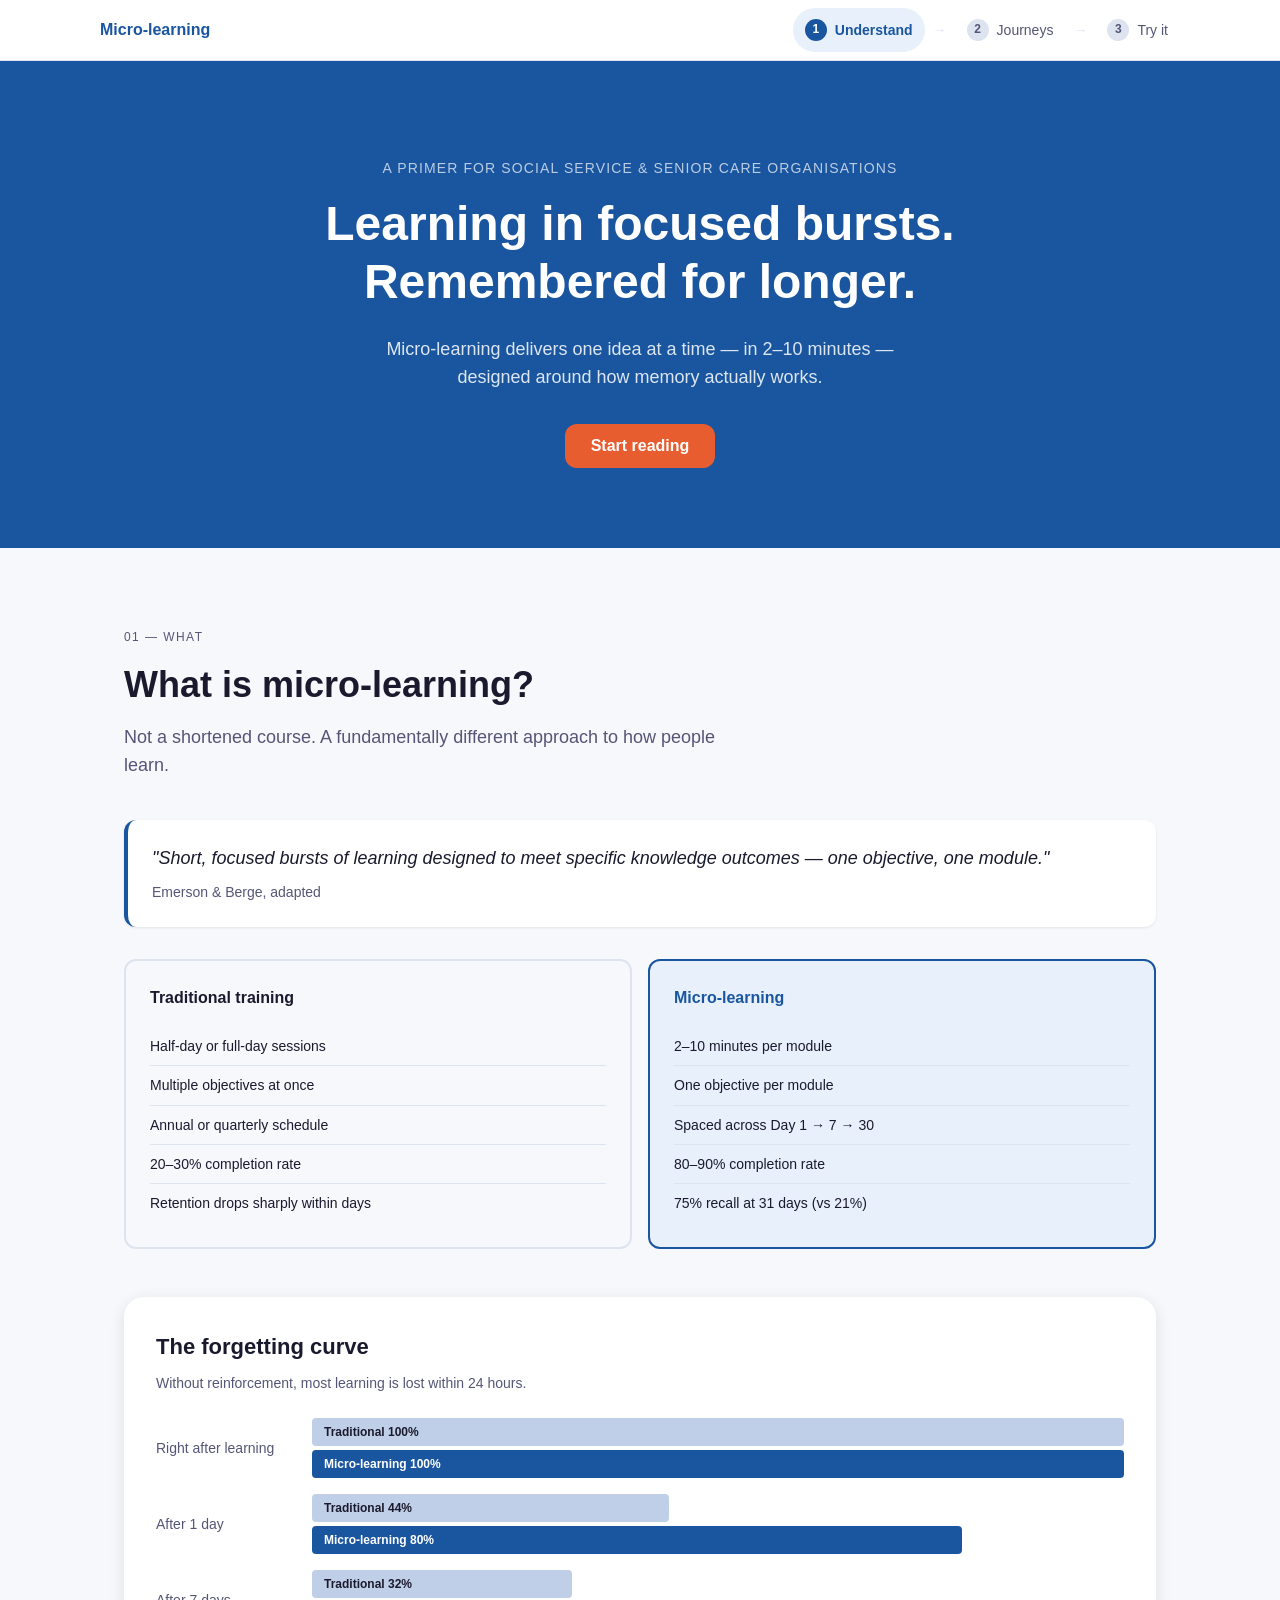
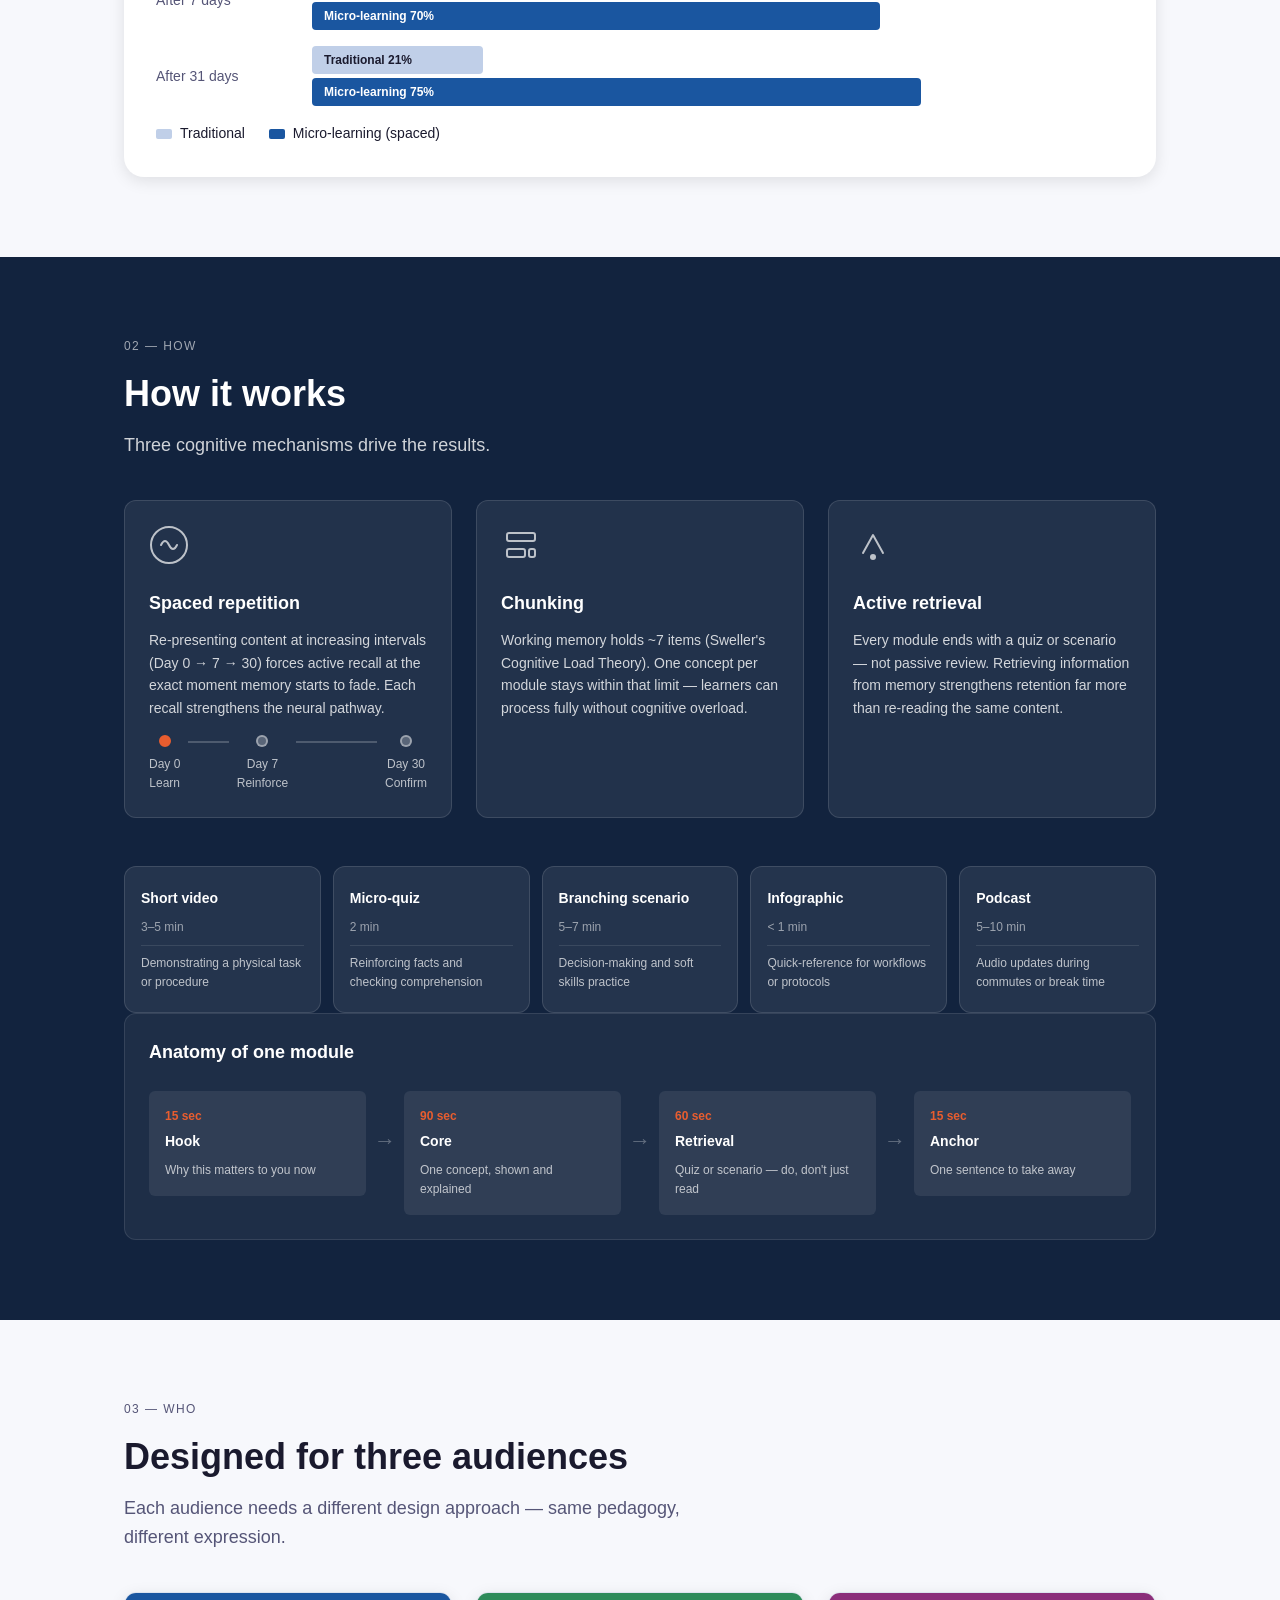
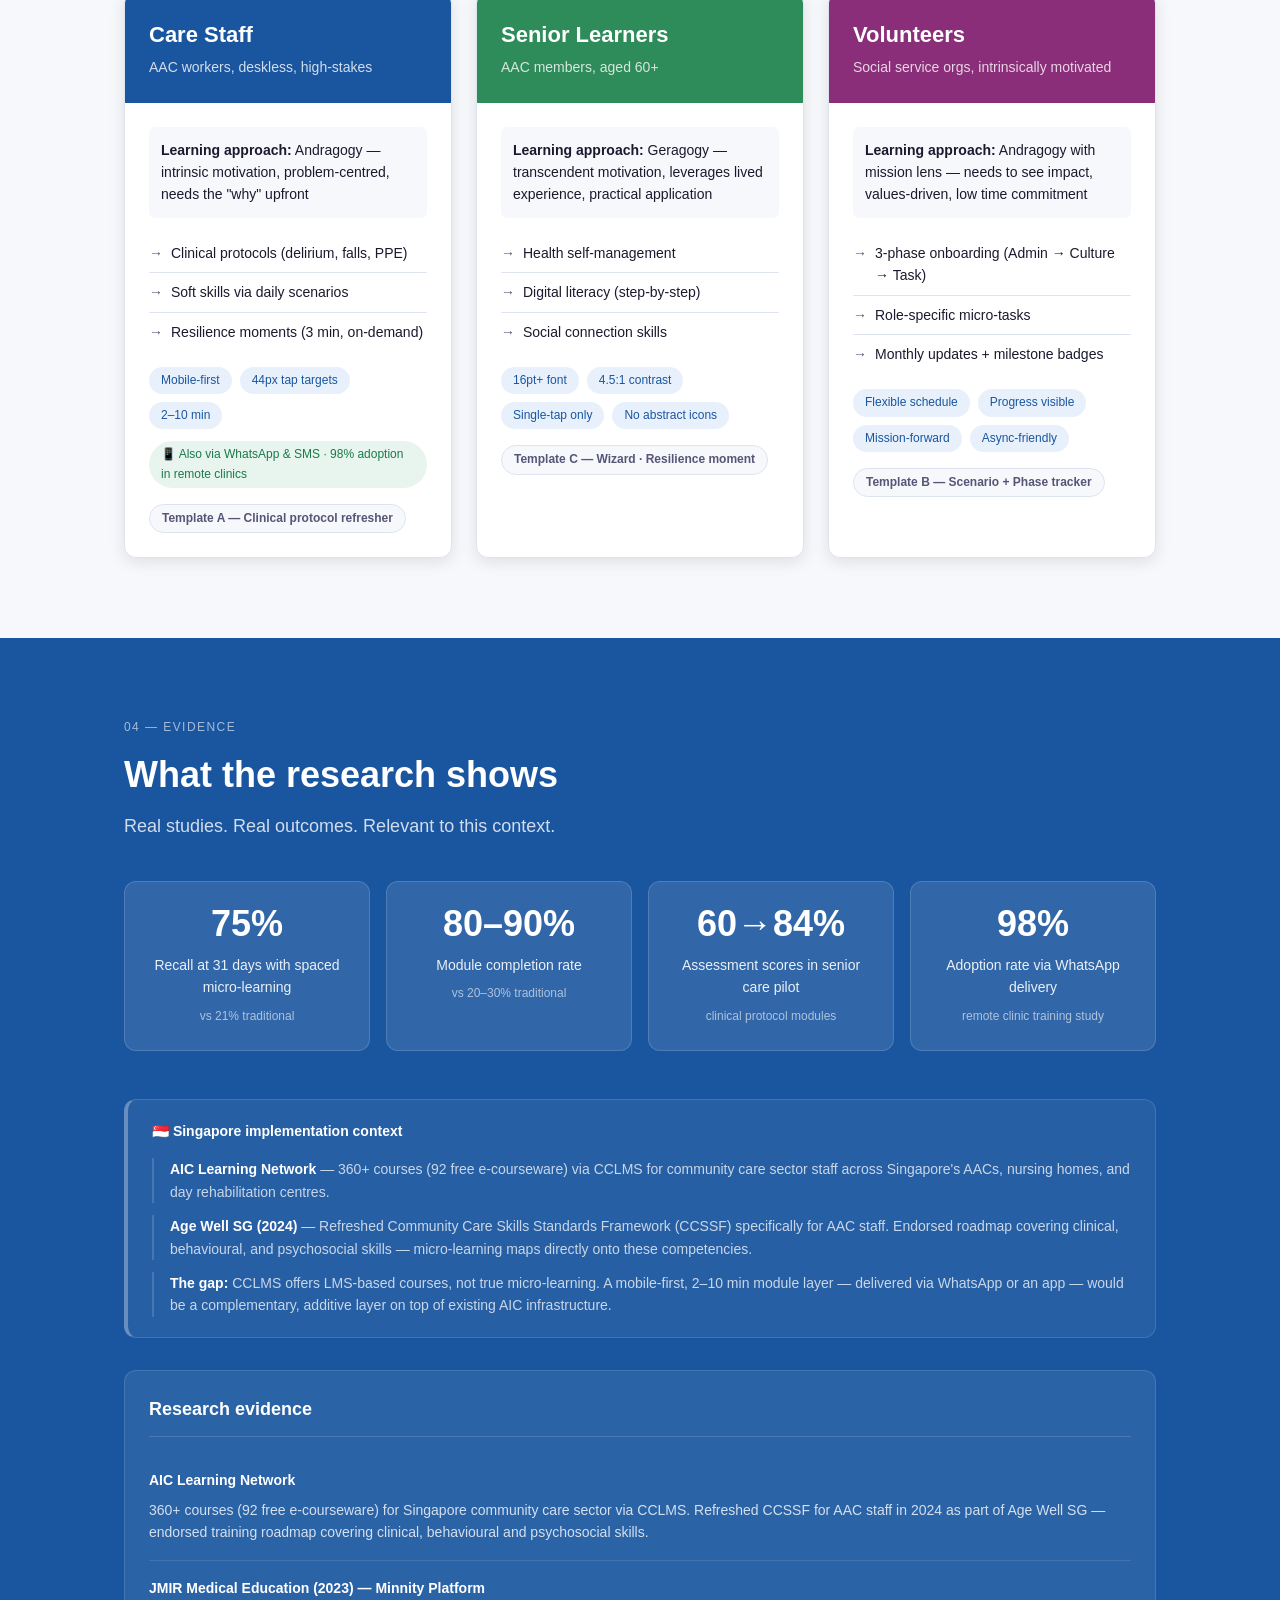
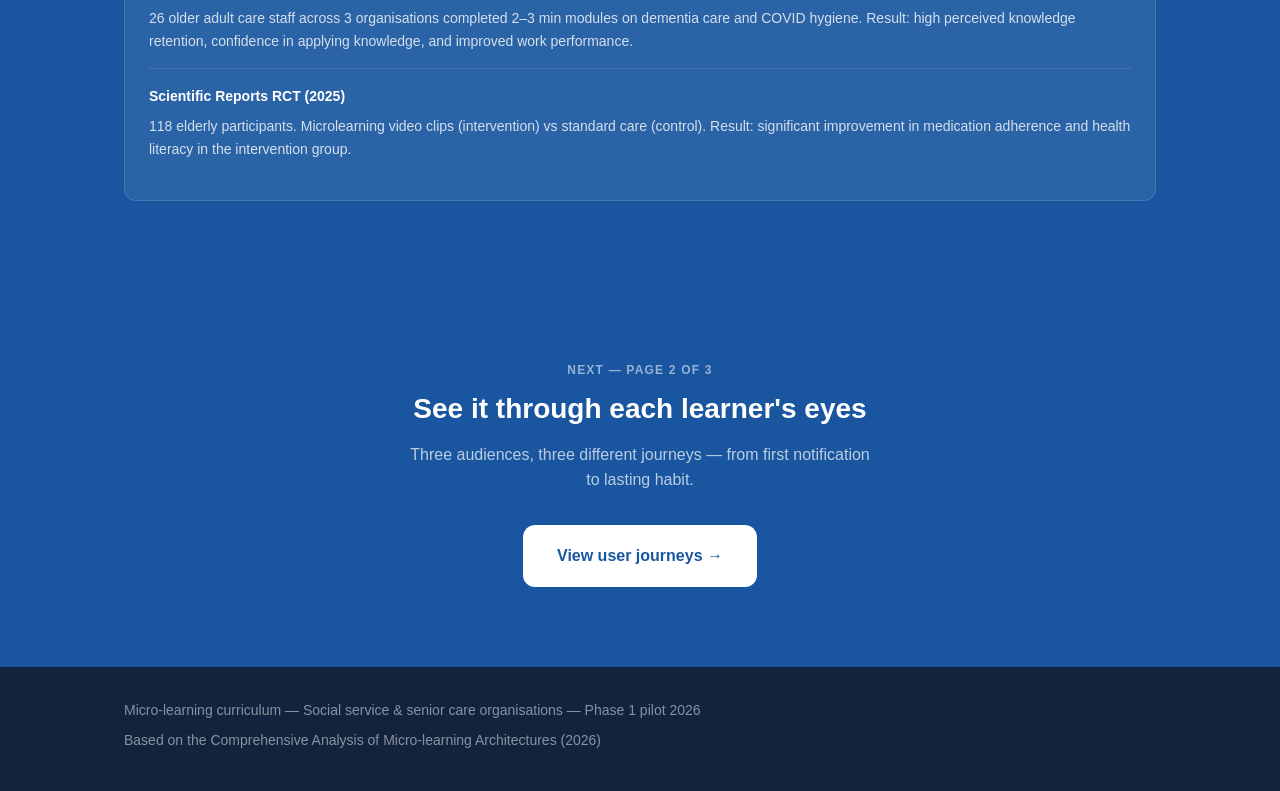
==== explainer/index.html @ e536a9a8 "Initial commit — micro-learning project Includes: - explainer/ — micro-learning concept explainer si" ====
<!DOCTYPE html>
<html lang="en">
<head>
  <meta charset="UTF-8" />
  <meta name="viewport" content="width=device-width, initial-scale=1.0" />
  <title>Micro-learning — Understand</title>
  <link rel="stylesheet" href="styles.css" />
</head>
<body>

  <!-- === 3-PAGE NAV === -->
  <nav class="page-nav" role="navigation" aria-label="Guide pages">
    <div class="page-nav__inner">
      <span class="page-nav__logo">Micro-learning</span>
      <ol class="page-nav__steps" role="list">
        <li class="page-nav__step page-nav__step--active" aria-current="page">
          <a href="index.html" class="page-nav__link">
            <span class="page-nav__num">1</span>
            <span class="page-nav__label">Understand</span>
          </a>
        </li>
        <li class="page-nav__sep" aria-hidden="true">→</li>
        <li class="page-nav__step">
          <a href="journeys.html" class="page-nav__link">
            <span class="page-nav__num">2</span>
            <span class="page-nav__label">Journeys</span>
          </a>
        </li>
        <li class="page-nav__sep" aria-hidden="true">→</li>
        <li class="page-nav__step">
          <a href="experience.html" class="page-nav__link">
            <span class="page-nav__num">3</span>
            <span class="page-nav__label">Try it</span>
          </a>
        </li>
      </ol>
    </div>
  </nav>

  <main>

    <!-- === HERO === -->
    <section id="hero" class="hero" aria-labelledby="hero-heading">
      <div class="container">
        <p class="hero__eyebrow">A primer for social service &amp; senior care organisations</p>
        <h1 class="hero__heading" id="hero-heading">Learning in focused bursts.<br>Remembered for longer.</h1>
        <p class="hero__sub">Micro-learning delivers one idea at a time — in 2–10 minutes — designed around how memory actually works.</p>
        <a href="#what" class="btn btn--primary">Start reading</a>
      </div>
    </section>

    <!-- === SECTION 1: WHAT === -->
    <section id="what" class="section section--light" aria-labelledby="what-heading">
      <div class="container">
        <span class="section__label">01 — What</span>
        <h2 class="section__heading" id="what-heading">What is micro-learning?</h2>
        <p class="section__lead">Not a shortened course. A fundamentally different approach to how people learn.</p>

        <div class="definition-card">
          <blockquote class="definition-card__quote">
            "Short, focused bursts of learning designed to meet specific knowledge outcomes — one objective, one module."
          </blockquote>
          <p class="definition-card__credit">Emerson &amp; Berge, adapted</p>
        </div>

        <div class="compare-grid">
          <div class="compare-grid__item compare-grid__item--old">
            <h3 class="compare-grid__title">Traditional training</h3>
            <ul class="compare-grid__list" role="list">
              <li>Half-day or full-day sessions</li>
              <li>Multiple objectives at once</li>
              <li>Annual or quarterly schedule</li>
              <li>20–30% completion rate</li>
              <li>Retention drops sharply within days</li>
            </ul>
          </div>
          <div class="compare-grid__item compare-grid__item--new">
            <h3 class="compare-grid__title">Micro-learning</h3>
            <ul class="compare-grid__list" role="list">
              <li>2–10 minutes per module</li>
              <li>One objective per module</li>
              <li>Spaced across Day 1 → 7 → 30</li>
              <li>80–90% completion rate</li>
              <li>75% recall at 31 days (vs 21%)</li>
            </ul>
          </div>
        </div>

        <!-- Forgetting curve visual -->
        <div class="curve-visual" aria-label="Ebbinghaus forgetting curve illustration">
          <div class="curve-visual__header">
            <h3 class="curve-visual__title">The forgetting curve</h3>
            <p class="curve-visual__sub">Without reinforcement, most learning is lost within 24 hours.</p>
          </div>
          <div class="curve-visual__chart" role="img" aria-label="Chart showing memory retention declining from 100% at learning to 21% after 31 days without reinforcement, versus 75% with spaced micro-learning">
            <div class="curve-bar-group">
              <div class="curve-bar-group__label">Right after learning</div>
              <div class="curve-bar-group__bars">
                <div class="curve-bar curve-bar--traditional" style="--bar-width: 100%"><span class="curve-bar__label">Traditional 100%</span></div>
                <div class="curve-bar curve-bar--micro" style="--bar-width: 100%"><span class="curve-bar__label">Micro-learning 100%</span></div>
              </div>
            </div>
            <div class="curve-bar-group">
              <div class="curve-bar-group__label">After 1 day</div>
              <div class="curve-bar-group__bars">
                <div class="curve-bar curve-bar--traditional" style="--bar-width: 44%"><span class="curve-bar__label">Traditional 44%</span></div>
                <div class="curve-bar curve-bar--micro" style="--bar-width: 80%"><span class="curve-bar__label">Micro-learning 80%</span></div>
              </div>
            </div>
            <div class="curve-bar-group">
              <div class="curve-bar-group__label">After 7 days</div>
              <div class="curve-bar-group__bars">
                <div class="curve-bar curve-bar--traditional" style="--bar-width: 32%"><span class="curve-bar__label">Traditional 32%</span></div>
                <div class="curve-bar curve-bar--micro" style="--bar-width: 70%"><span class="curve-bar__label">Micro-learning 70%</span></div>
              </div>
            </div>
            <div class="curve-bar-group">
              <div class="curve-bar-group__label">After 31 days</div>
              <div class="curve-bar-group__bars">
                <div class="curve-bar curve-bar--traditional" style="--bar-width: 21%"><span class="curve-bar__label">Traditional 21%</span></div>
                <div class="curve-bar curve-bar--micro" style="--bar-width: 75%"><span class="curve-bar__label">Micro-learning 75%</span></div>
              </div>
            </div>
            <div class="curve-legend">
              <span class="curve-legend__item curve-legend__item--traditional">Traditional</span>
              <span class="curve-legend__item curve-legend__item--micro">Micro-learning (spaced)</span>
            </div>
          </div>
        </div>
      </div>
    </section>

    <!-- === SECTION 2: HOW === -->
    <section id="how" class="section section--dark" aria-labelledby="how-heading">
      <div class="container">
        <span class="section__label section__label--light">02 — How</span>
        <h2 class="section__heading section__heading--light" id="how-heading">How it works</h2>
        <p class="section__lead section__lead--light">Three cognitive mechanisms drive the results.</p>

        <div class="mechanism-grid">

          <div class="mechanism-card">
            <div class="mechanism-card__icon" aria-hidden="true">
              <svg width="40" height="40" viewBox="0 0 40 40" fill="none" xmlns="http://www.w3.org/2000/svg">
                <circle cx="20" cy="20" r="18" stroke="currentColor" stroke-width="2"/>
                <path d="M12 20 Q16 12 20 20 Q24 28 28 20" stroke="currentColor" stroke-width="2" fill="none" stroke-linecap="round"/>
              </svg>
            </div>
            <h3 class="mechanism-card__title">Spaced repetition</h3>
            <p class="mechanism-card__body">Re-presenting content at increasing intervals (Day 0 → 7 → 30) forces active recall at the exact moment memory starts to fade. Each recall strengthens the neural pathway.</p>
            <div class="spacing-diagram" aria-label="Spacing timeline">
              <div class="spacing-diagram__step">
                <div class="spacing-diagram__dot spacing-diagram__dot--active"></div>
                <span>Day 0<br>Learn</span>
              </div>
              <div class="spacing-diagram__line"></div>
              <div class="spacing-diagram__step">
                <div class="spacing-diagram__dot"></div>
                <span>Day 7<br>Reinforce</span>
              </div>
              <div class="spacing-diagram__line spacing-diagram__line--long"></div>
              <div class="spacing-diagram__step">
                <div class="spacing-diagram__dot"></div>
                <span>Day 30<br>Confirm</span>
              </div>
            </div>
          </div>

          <div class="mechanism-card">
            <div class="mechanism-card__icon" aria-hidden="true">
              <svg width="40" height="40" viewBox="0 0 40 40" fill="none" xmlns="http://www.w3.org/2000/svg">
                <rect x="6" y="8" width="28" height="8" rx="2" stroke="currentColor" stroke-width="2"/>
                <rect x="6" y="24" width="18" height="8" rx="2" stroke="currentColor" stroke-width="2"/>
                <rect x="28" y="24" width="6" height="8" rx="2" stroke="currentColor" stroke-width="2"/>
              </svg>
            </div>
            <h3 class="mechanism-card__title">Chunking</h3>
            <p class="mechanism-card__body">Working memory holds ~7 items (Sweller's Cognitive Load Theory). One concept per module stays within that limit — learners can process fully without cognitive overload.</p>
          </div>

          <div class="mechanism-card">
            <div class="mechanism-card__icon" aria-hidden="true">
              <svg width="40" height="40" viewBox="0 0 40 40" fill="none" xmlns="http://www.w3.org/2000/svg">
                <path d="M10 28 L20 10 L30 28" stroke="currentColor" stroke-width="2" stroke-linecap="round" stroke-linejoin="round"/>
                <circle cx="20" cy="32" r="3" fill="currentColor"/>
              </svg>
            </div>
            <h3 class="mechanism-card__title">Active retrieval</h3>
            <p class="mechanism-card__body">Every module ends with a quiz or scenario — not passive review. Retrieving information from memory strengthens retention far more than re-reading the same content.</p>
          </div>

        </div>

        <!-- Format selection grid -->
        <div class="format-grid" aria-label="Module format types">
          <div class="format-card">
            <div class="format-card__title">Short video</div>
            <div class="format-card__duration">3–5 min</div>
            <div class="format-card__use">Demonstrating a physical task or procedure</div>
          </div>
          <div class="format-card">
            <div class="format-card__title">Micro-quiz</div>
            <div class="format-card__duration">2 min</div>
            <div class="format-card__use">Reinforcing facts and checking comprehension</div>
          </div>
          <div class="format-card">
            <div class="format-card__title">Branching scenario</div>
            <div class="format-card__duration">5–7 min</div>
            <div class="format-card__use">Decision-making and soft skills practice</div>
          </div>
          <div class="format-card">
            <div class="format-card__title">Infographic</div>
            <div class="format-card__duration">&lt; 1 min</div>
            <div class="format-card__use">Quick-reference for workflows or protocols</div>
          </div>
          <div class="format-card">
            <div class="format-card__title">Podcast</div>
            <div class="format-card__duration">5–10 min</div>
            <div class="format-card__use">Audio updates during commutes or break time</div>
          </div>
        </div>

        <!-- Module anatomy -->
        <div class="anatomy">
          <h3 class="anatomy__title">Anatomy of one module</h3>
          <div class="anatomy__steps">
            <div class="anatomy__step">
              <div class="anatomy__step-time">15 sec</div>
              <div class="anatomy__step-label">Hook</div>
              <div class="anatomy__step-desc">Why this matters to you now</div>
            </div>
            <div class="anatomy__arrow" aria-hidden="true">→</div>
            <div class="anatomy__step">
              <div class="anatomy__step-time">90 sec</div>
              <div class="anatomy__step-label">Core</div>
              <div class="anatomy__step-desc">One concept, shown and explained</div>
            </div>
            <div class="anatomy__arrow" aria-hidden="true">→</div>
            <div class="anatomy__step">
              <div class="anatomy__step-time">60 sec</div>
              <div class="anatomy__step-label">Retrieval</div>
              <div class="anatomy__step-desc">Quiz or scenario — do, don't just read</div>
            </div>
            <div class="anatomy__arrow" aria-hidden="true">→</div>
            <div class="anatomy__step">
              <div class="anatomy__step-time">15 sec</div>
              <div class="anatomy__step-label">Anchor</div>
              <div class="anatomy__step-desc">One sentence to take away</div>
            </div>
          </div>
        </div>

      </div>
    </section>

    <!-- === SECTION 3: WHO === -->
    <section id="who" class="section section--light" aria-labelledby="who-heading">
      <div class="container">
        <span class="section__label">03 — Who</span>
        <h2 class="section__heading" id="who-heading">Designed for three audiences</h2>
        <p class="section__lead">Each audience needs a different design approach — same pedagogy, different expression.</p>

        <div class="audience-grid">

          <!-- Care staff -->
          <div class="audience-card">
            <div class="audience-card__header audience-card__header--staff">
              <h3 class="audience-card__title">Care Staff</h3>
              <p class="audience-card__role">AAC workers, deskless, high-stakes</p>
            </div>
            <div class="audience-card__body">
              <p class="audience-card__insight"><strong>Learning approach:</strong> Andragogy — intrinsic motivation, problem-centred, needs the "why" upfront</p>
              <ul class="audience-card__list" role="list">
                <li>Clinical protocols (delirium, falls, PPE)</li>
                <li>Soft skills via daily scenarios</li>
                <li>Resilience moments (3 min, on-demand)</li>
              </ul>
              <div class="audience-card__constraints">
                <span class="tag">Mobile-first</span>
                <span class="tag">44px tap targets</span>
                <span class="tag">2–10 min</span>
              </div>
              <div class="whatsapp-chip" aria-label="WhatsApp delivery available">📱 Also via WhatsApp &amp; SMS · 98% adoption in remote clinics</div>
              <div class="template-tag">Template A — Clinical protocol refresher</div>
            </div>
          </div>

          <!-- Seniors -->
          <div class="audience-card">
            <div class="audience-card__header audience-card__header--seniors">
              <h3 class="audience-card__title">Senior Learners</h3>
              <p class="audience-card__role">AAC members, aged 60+</p>
            </div>
            <div class="audience-card__body">
              <p class="audience-card__insight"><strong>Learning approach:</strong> Geragogy — transcendent motivation, leverages lived experience, practical application</p>
              <ul class="audience-card__list" role="list">
                <li>Health self-management</li>
                <li>Digital literacy (step-by-step)</li>
                <li>Social connection skills</li>
              </ul>
              <div class="audience-card__constraints">
                <span class="tag">16pt+ font</span>
                <span class="tag">4.5:1 contrast</span>
                <span class="tag">Single-tap only</span>
                <span class="tag">No abstract icons</span>
              </div>
              <div class="template-tag">Template C — Wizard · Resilience moment</div>
            </div>
          </div>

          <!-- Volunteers -->
          <div class="audience-card">
            <div class="audience-card__header audience-card__header--volunteers">
              <h3 class="audience-card__title">Volunteers</h3>
              <p class="audience-card__role">Social service orgs, intrinsically motivated</p>
            </div>
            <div class="audience-card__body">
              <p class="audience-card__insight"><strong>Learning approach:</strong> Andragogy with mission lens — needs to see impact, values-driven, low time commitment</p>
              <ul class="audience-card__list" role="list">
                <li>3-phase onboarding (Admin → Culture → Task)</li>
                <li>Role-specific micro-tasks</li>
                <li>Monthly updates + milestone badges</li>
              </ul>
              <div class="audience-card__constraints">
                <span class="tag">Flexible schedule</span>
                <span class="tag">Progress visible</span>
                <span class="tag">Mission-forward</span>
                <span class="tag">Async-friendly</span>
              </div>
              <div class="template-tag">Template B — Scenario + Phase tracker</div>
            </div>
          </div>

        </div>
      </div>
    </section>

    <!-- === SECTION 4: EVIDENCE === -->
    <section id="evidence" class="section section--accent" aria-labelledby="evidence-heading">
      <div class="container">
        <span class="section__label section__label--light">04 — Evidence</span>
        <h2 class="section__heading section__heading--light" id="evidence-heading">What the research shows</h2>
        <p class="section__lead section__lead--light">Real studies. Real outcomes. Relevant to this context.</p>

        <div class="stat-grid">
          <div class="stat-card">
            <div class="stat-card__number">75%</div>
            <div class="stat-card__label">Recall at 31 days with spaced micro-learning</div>
            <div class="stat-card__vs">vs 21% traditional</div>
          </div>
          <div class="stat-card">
            <div class="stat-card__number">80–90%</div>
            <div class="stat-card__label">Module completion rate</div>
            <div class="stat-card__vs">vs 20–30% traditional</div>
          </div>
          <div class="stat-card">
            <div class="stat-card__number">60→84%</div>
            <div class="stat-card__label">Assessment scores in senior care pilot</div>
            <div class="stat-card__vs">clinical protocol modules</div>
          </div>
          <div class="stat-card">
            <div class="stat-card__number">98%</div>
            <div class="stat-card__label">Adoption rate via WhatsApp delivery</div>
            <div class="stat-card__vs">remote clinic training study</div>
          </div>
        </div>

        <!-- Singapore context callout -->
        <div class="singapore-callout" aria-label="Singapore context">
          <p class="singapore-callout__title">🇸🇬 Singapore implementation context</p>
          <div class="singapore-callout__items">
            <div class="singapore-callout__item">
              <strong>AIC Learning Network</strong> — 360+ courses (92 free e-courseware) via CCLMS for community care sector staff across Singapore's AACs, nursing homes, and day rehabilitation centres.
            </div>
            <div class="singapore-callout__item">
              <strong>Age Well SG (2024)</strong> — Refreshed Community Care Skills Standards Framework (CCSSF) specifically for AAC staff. Endorsed roadmap covering clinical, behavioural, and psychosocial skills — micro-learning maps directly onto these competencies.
            </div>
            <div class="singapore-callout__item">
              <strong>The gap:</strong> CCLMS offers LMS-based courses, not true micro-learning. A mobile-first, 2–10 min module layer — delivered via WhatsApp or an app — would be a complementary, additive layer on top of existing AIC infrastructure.
            </div>
          </div>
        </div>

        <div class="case-study-list">
          <h3 class="case-study-list__title">Research evidence</h3>
          <div class="case-study">
            <div class="case-study__org">AIC Learning Network</div>
            <div class="case-study__detail">360+ courses (92 free e-courseware) for Singapore community care sector via CCLMS. Refreshed CCSSF for AAC staff in 2024 as part of Age Well SG — endorsed training roadmap covering clinical, behavioural and psychosocial skills.</div>
          </div>
          <div class="case-study">
            <div class="case-study__org">JMIR Medical Education (2023) — Minnity Platform</div>
            <div class="case-study__detail">26 older adult care staff across 3 organisations completed 2–3 min modules on dementia care and COVID hygiene. Result: high perceived knowledge retention, confidence in applying knowledge, and improved work performance.</div>
          </div>
          <div class="case-study">
            <div class="case-study__org">Scientific Reports RCT (2025)</div>
            <div class="case-study__detail">118 elderly participants. Microlearning video clips (intervention) vs standard care (control). Result: significant improvement in medication adherence and health literacy in the intervention group.</div>
          </div>
        </div>

      </div>
    </section>

    <!-- === PAGE CTA → journeys.html === -->
    <section class="page-cta" aria-label="Next: user journeys">
      <div class="container">
        <p class="page-cta__label">Next — Page 2 of 3</p>
        <h2 class="page-cta__heading">See it through each learner's eyes</h2>
        <p class="page-cta__sub">Three audiences, three different journeys — from first notification to lasting habit.</p>
        <a href="journeys.html" class="btn btn--white btn--large">View user journeys →</a>
      </div>
    </section>

  </main>

  <!-- === FOOTER === -->
  <footer class="footer" role="contentinfo">
    <div class="container">
      <p class="footer__text">Micro-learning curriculum — Social service &amp; senior care organisations — Phase 1 pilot 2026</p>
      <p class="footer__text">Based on the Comprehensive Analysis of Micro-learning Architectures (2026)</p>
    </div>
  </footer>

  <script src="main.js"></script>
</body>
</html>
---- explainer/styles.css ----
/* ============================================================
   MICRO-LEARNING EXPLAINER — styles.css
   Design tokens at the top. Edit :root to restyle everything.
   ============================================================ */

/* === DESIGN TOKENS === */
:root {
  /* Colours */
  --color-primary: #1a56a0;
  --color-primary-dark: #103c75;
  --color-primary-light: #e8f0fb;
  --color-accent: #e85d2f;
  --color-accent-light: #fdf0eb;
  --color-dark-bg: #12233e;
  --color-dark-text: #ffffff;
  --color-light-bg: #f7f8fc;
  --color-white: #ffffff;
  --color-text: #1a1a2e;
  --color-text-muted: #555577;
  --color-border: #dde3ef;

  /* Audience colours */
  --color-staff: #1a56a0;
  --color-seniors: #2e8b5a;
  --color-volunteers: #8b2e7a;

  /* Retention chart colours */
  --color-traditional: #c0cfe8;
  --color-micro: #1a56a0;

  /* Typography */
  --font-family: -apple-system, BlinkMacSystemFont, 'Segoe UI', Roboto, sans-serif;
  --font-size-xs: 0.75rem;    /* 12px */
  --font-size-sm: 0.875rem;   /* 14px */
  --font-size-base: 1rem;     /* 16px */
  --font-size-md: 1.125rem;   /* 18px */
  --font-size-lg: 1.375rem;   /* 22px */
  --font-size-xl: 1.75rem;    /* 28px */
  --font-size-2xl: 2.25rem;   /* 36px */
  --font-size-3xl: 3rem;      /* 48px */
  --font-weight-normal: 400;
  --font-weight-medium: 500;
  --font-weight-bold: 700;
  --line-height-tight: 1.2;
  --line-height-base: 1.6;

  /* Spacing */
  --space-1: 0.25rem;
  --space-2: 0.5rem;
  --space-3: 0.75rem;
  --space-4: 1rem;
  --space-5: 1.25rem;
  --space-6: 1.5rem;
  --space-8: 2rem;
  --space-10: 2.5rem;
  --space-12: 3rem;
  --space-16: 4rem;
  --space-20: 5rem;
  --space-24: 6rem;

  /* Radii */
  --radius-sm: 6px;
  --radius-md: 12px;
  --radius-lg: 20px;
  --radius-pill: 9999px;

  /* Shadows */
  --shadow-sm: 0 1px 3px rgba(0,0,0,0.08);
  --shadow-md: 0 4px 16px rgba(0,0,0,0.10);
  --shadow-lg: 0 8px 32px rgba(0,0,0,0.14);

  /* Touch targets (mobile) */
  --tap-min: 44px;

  /* Transitions */
  --transition-fast: 120ms ease;
  --transition-base: 220ms ease;
}

/* === RESET === */
*, *::before, *::after { box-sizing: border-box; margin: 0; padding: 0; }
html { scroll-behavior: smooth; }
body {
  font-family: var(--font-family);
  font-size: var(--font-size-base);
  line-height: var(--line-height-base);
  color: var(--color-text);
  background: var(--color-white);
}
img { max-width: 100%; display: block; }
a { color: inherit; }
ul { list-style: none; }

/* === LAYOUT === */
.container {
  max-width: 1080px;
  margin-inline: auto;
  padding-inline: var(--space-6);
}
.container--narrow {
  max-width: 680px;
}

/* === NAV === */
.nav {
  position: sticky;
  top: 0;
  z-index: 100;
  background: var(--color-white);
  border-bottom: 1px solid var(--color-border);
  box-shadow: var(--shadow-sm);
}
.nav__inner {
  max-width: 1080px;
  margin-inline: auto;
  padding-inline: var(--space-6);
  height: 56px;
  display: flex;
  align-items: center;
  justify-content: space-between;
  gap: var(--space-4);
}
.nav__logo {
  font-weight: var(--font-weight-bold);
  color: var(--color-primary);
  font-size: var(--font-size-md);
  white-space: nowrap;
}
.nav__links {
  display: flex;
  gap: var(--space-2);
  flex-wrap: wrap;
}
.nav__link {
  text-decoration: none;
  font-size: var(--font-size-sm);
  font-weight: var(--font-weight-medium);
  color: var(--color-text-muted);
  padding: var(--space-2) var(--space-3);
  border-radius: var(--radius-sm);
  min-height: var(--tap-min);
  display: flex;
  align-items: center;
  transition: color var(--transition-fast), background var(--transition-fast);
}
.nav__link:hover {
  color: var(--color-primary);
  background: var(--color-primary-light);
}

/* === HERO === */
.hero {
  background: var(--color-primary);
  color: var(--color-dark-text);
  padding-block: var(--space-24) var(--space-20);
  text-align: center;
}
.hero__eyebrow {
  font-size: var(--font-size-sm);
  letter-spacing: 0.08em;
  text-transform: uppercase;
  color: rgba(255,255,255,0.7);
  margin-bottom: var(--space-4);
}
.hero__heading {
  font-size: clamp(var(--font-size-xl), 5vw, var(--font-size-3xl));
  font-weight: var(--font-weight-bold);
  line-height: var(--line-height-tight);
  margin-bottom: var(--space-6);
}
.hero__sub {
  font-size: var(--font-size-md);
  color: rgba(255,255,255,0.85);
  max-width: 560px;
  margin-inline: auto;
  margin-bottom: var(--space-8);
  line-height: var(--line-height-base);
}

/* === BUTTONS === */
.btn {
  display: inline-flex;
  align-items: center;
  justify-content: center;
  min-height: var(--tap-min);
  padding-inline: var(--space-6);
  border-radius: var(--radius-md);
  font-size: var(--font-size-base);
  font-weight: var(--font-weight-bold);
  text-decoration: none;
  cursor: pointer;
  border: 2px solid transparent;
  transition: background var(--transition-base), transform var(--transition-fast), opacity var(--transition-fast);
}
.btn:active { transform: scale(0.97); }
.btn--primary {
  background: var(--color-accent);
  color: var(--color-white);
}
.btn--primary:hover { background: #c94a20; }
.btn--secondary {
  background: transparent;
  color: var(--color-primary);
  border-color: var(--color-primary);
}
.btn--secondary:hover { background: var(--color-primary-light); }
.btn--full { width: 100%; }
.btn--white {
  background: var(--color-white);
  color: var(--color-primary);
}
.btn--white:hover { background: var(--color-primary-light); }

/* === SECTIONS === */
.section {
  padding-block: var(--space-20);
}
.section--light { background: var(--color-light-bg); }
.section--dark {
  background: var(--color-dark-bg);
  color: var(--color-dark-text);
}
.section--accent {
  background: var(--color-primary);
  color: var(--color-dark-text);
}
.section__label {
  display: block;
  font-size: var(--font-size-xs);
  letter-spacing: 0.12em;
  text-transform: uppercase;
  color: var(--color-text-muted);
  margin-bottom: var(--space-4);
  font-weight: var(--font-weight-medium);
}
.section__label--light { color: rgba(255,255,255,0.6); }
.section__heading {
  font-size: clamp(var(--font-size-xl), 4vw, var(--font-size-2xl));
  font-weight: var(--font-weight-bold);
  line-height: var(--line-height-tight);
  margin-bottom: var(--space-4);
}
.section__heading--light { color: var(--color-dark-text); }
.section__lead {
  font-size: var(--font-size-md);
  color: var(--color-text-muted);
  max-width: 600px;
  margin-bottom: var(--space-10);
}
.section__lead--light { color: rgba(255,255,255,0.8); }

/* === WHAT: Compare grid === */
.compare-grid {
  display: grid;
  grid-template-columns: 1fr 1fr;
  gap: var(--space-4);
  margin-bottom: var(--space-12);
}
.compare-grid__item {
  padding: var(--space-6);
  border-radius: var(--radius-md);
  border: 2px solid var(--color-border);
}
.compare-grid__item--new {
  border-color: var(--color-primary);
  background: var(--color-primary-light);
}
.compare-grid__title {
  font-size: var(--font-size-base);
  font-weight: var(--font-weight-bold);
  margin-bottom: var(--space-4);
}
.compare-grid__item--new .compare-grid__title { color: var(--color-primary); }
.compare-grid__list li {
  padding-block: var(--space-2);
  border-bottom: 1px solid var(--color-border);
  font-size: var(--font-size-sm);
}
.compare-grid__list li:last-child { border-bottom: none; }

/* === WHAT: Definition card === */
.definition-card {
  background: var(--color-white);
  border-left: 4px solid var(--color-primary);
  padding: var(--space-6);
  border-radius: var(--radius-md);
  margin-bottom: var(--space-8);
  box-shadow: var(--shadow-sm);
}
.definition-card__quote {
  font-size: var(--font-size-md);
  font-style: italic;
  color: var(--color-text);
  margin-bottom: var(--space-2);
  border: none;
}
.definition-card__credit {
  font-size: var(--font-size-sm);
  color: var(--color-text-muted);
}

/* === WHAT: Forgetting curve chart === */
.curve-visual {
  background: var(--color-white);
  border-radius: var(--radius-lg);
  padding: var(--space-8);
  box-shadow: var(--shadow-md);
}
.curve-visual__header { margin-bottom: var(--space-6); }
.curve-visual__title {
  font-size: var(--font-size-lg);
  font-weight: var(--font-weight-bold);
  margin-bottom: var(--space-2);
}
.curve-visual__sub {
  color: var(--color-text-muted);
  font-size: var(--font-size-sm);
}
.curve-bar-group {
  display: flex;
  align-items: center;
  gap: var(--space-4);
  margin-bottom: var(--space-4);
}
.curve-bar-group__label {
  min-width: 140px;
  font-size: var(--font-size-sm);
  font-weight: var(--font-weight-medium);
  color: var(--color-text-muted);
}
.curve-bar-group__bars {
  flex: 1;
  display: flex;
  flex-direction: column;
  gap: var(--space-1);
}
.curve-bar {
  height: 28px;
  border-radius: 4px;
  display: flex;
  align-items: center;
  padding-inline: var(--space-3);
  width: var(--bar-width);
  min-width: 40px;
  transition: width 0.6s ease;
}
.curve-bar--traditional { background: var(--color-traditional); }
.curve-bar--micro { background: var(--color-micro); }
.curve-bar__label {
  font-size: var(--font-size-xs);
  font-weight: var(--font-weight-bold);
  color: var(--color-white);
  white-space: nowrap;
}
.curve-bar--traditional .curve-bar__label { color: var(--color-text); }
.curve-legend {
  display: flex;
  gap: var(--space-6);
  margin-top: var(--space-4);
}
.curve-legend__item {
  font-size: var(--font-size-sm);
  display: flex;
  align-items: center;
  gap: var(--space-2);
}
.curve-legend__item::before {
  content: '';
  width: 16px;
  height: 10px;
  border-radius: 2px;
  display: inline-block;
}
.curve-legend__item--traditional::before { background: var(--color-traditional); }
.curve-legend__item--micro::before { background: var(--color-micro); }

/* === HOW: Mechanism cards === */
.mechanism-grid {
  display: grid;
  grid-template-columns: repeat(auto-fit, minmax(260px, 1fr));
  gap: var(--space-6);
  margin-bottom: var(--space-12);
}
.mechanism-card {
  background: rgba(255,255,255,0.07);
  border: 1px solid rgba(255,255,255,0.12);
  border-radius: var(--radius-md);
  padding: var(--space-6);
}
.mechanism-card__icon {
  color: rgba(255,255,255,0.7);
  margin-bottom: var(--space-4);
}
.mechanism-card__title {
  font-size: var(--font-size-md);
  font-weight: var(--font-weight-bold);
  margin-bottom: var(--space-3);
}
.mechanism-card__body {
  font-size: var(--font-size-sm);
  color: rgba(255,255,255,0.8);
  line-height: var(--line-height-base);
}

/* === HOW: Spacing diagram === */
.spacing-diagram {
  display: flex;
  align-items: center;
  gap: var(--space-2);
  margin-top: var(--space-4);
}
.spacing-diagram__step {
  display: flex;
  flex-direction: column;
  align-items: center;
  gap: var(--space-2);
  font-size: var(--font-size-xs);
  text-align: center;
  color: rgba(255,255,255,0.7);
}
.spacing-diagram__dot {
  width: 12px;
  height: 12px;
  border-radius: 50%;
  background: rgba(255,255,255,0.25);
  border: 2px solid rgba(255,255,255,0.4);
}
.spacing-diagram__dot--active {
  background: var(--color-accent);
  border-color: var(--color-accent);
}
.spacing-diagram__line {
  flex: 1;
  height: 2px;
  background: rgba(255,255,255,0.2);
  align-self: flex-start;
  margin-top: 6px;
}
.spacing-diagram__line--long { flex: 2; }

/* === HOW: Anatomy === */
.anatomy {
  background: rgba(255,255,255,0.05);
  border-radius: var(--radius-md);
  padding: var(--space-6);
  border: 1px solid rgba(255,255,255,0.1);
}
.anatomy__title {
  font-size: var(--font-size-md);
  font-weight: var(--font-weight-bold);
  margin-bottom: var(--space-6);
}
.anatomy__steps {
  display: flex;
  align-items: flex-start;
  gap: var(--space-2);
  flex-wrap: wrap;
}
.anatomy__step {
  flex: 1;
  min-width: 120px;
  background: rgba(255,255,255,0.08);
  border-radius: var(--radius-sm);
  padding: var(--space-4);
}
.anatomy__step-time {
  font-size: var(--font-size-xs);
  color: var(--color-accent);
  font-weight: var(--font-weight-bold);
  margin-bottom: var(--space-1);
}
.anatomy__step-label {
  font-size: var(--font-size-sm);
  font-weight: var(--font-weight-bold);
  margin-bottom: var(--space-2);
}
.anatomy__step-desc {
  font-size: var(--font-size-xs);
  color: rgba(255,255,255,0.7);
}
.anatomy__arrow {
  padding-top: var(--space-4);
  color: rgba(255,255,255,0.3);
  font-size: var(--font-size-lg);
  align-self: flex-start;
  margin-top: var(--space-4);
}

/* === WHO: Audience cards === */
.audience-grid {
  display: grid;
  grid-template-columns: repeat(auto-fit, minmax(280px, 1fr));
  gap: var(--space-6);
}
.audience-card {
  border-radius: var(--radius-md);
  overflow: hidden;
  box-shadow: var(--shadow-md);
  background: var(--color-white);
  border: 1px solid var(--color-border);
}
.audience-card__header {
  padding: var(--space-6);
  color: var(--color-white);
}
.audience-card__header--staff { background: var(--color-staff); }
.audience-card__header--seniors { background: var(--color-seniors); }
.audience-card__header--volunteers { background: var(--color-volunteers); }
.audience-card__title {
  font-size: var(--font-size-lg);
  font-weight: var(--font-weight-bold);
  margin-bottom: var(--space-1);
}
.audience-card__role {
  font-size: var(--font-size-sm);
  opacity: 0.8;
}
.audience-card__body { padding: var(--space-6); }
.audience-card__insight {
  font-size: var(--font-size-sm);
  margin-bottom: var(--space-4);
  padding: var(--space-3);
  background: var(--color-light-bg);
  border-radius: var(--radius-sm);
  line-height: var(--line-height-base);
}
.audience-card__list {
  margin-bottom: var(--space-4);
}
.audience-card__list li {
  font-size: var(--font-size-sm);
  padding-block: var(--space-2);
  border-bottom: 1px solid var(--color-border);
  display: flex;
  align-items: flex-start;
  gap: var(--space-2);
}
.audience-card__list li::before {
  content: '→';
  color: var(--color-text-muted);
  flex-shrink: 0;
}
.audience-card__list li:last-child { border-bottom: none; }
.audience-card__constraints { display: flex; flex-wrap: wrap; gap: var(--space-2); }

/* === TAGS === */
.tag {
  display: inline-block;
  padding: var(--space-1) var(--space-3);
  background: var(--color-primary-light);
  color: var(--color-primary);
  border-radius: 100px;
  font-size: var(--font-size-xs);
  font-weight: var(--font-weight-medium);
}

/* === USER JOURNEYS: Tabbed timeline === */

/* Tab switcher */
.journey-tabs {
  display: flex;
  gap: var(--space-2);
  margin-bottom: var(--space-8);
  flex-wrap: wrap;
}
.journey-tab {
  padding: var(--space-3) var(--space-6);
  border-radius: 100px;
  border: 2px solid transparent;
  font-size: var(--font-size-sm);
  font-weight: var(--font-weight-bold);
  cursor: pointer;
  min-height: var(--tap-min);
  background: var(--color-white);
  color: var(--color-text-muted);
  border-color: var(--color-border);
  transition: all var(--transition-fast);
}
.journey-tab--staff.journey-tab--active     { background: var(--color-staff); color: var(--color-white); border-color: var(--color-staff); }
.journey-tab--seniors.journey-tab--active   { background: var(--color-seniors); color: var(--color-white); border-color: var(--color-seniors); }
.journey-tab--volunteers.journey-tab--active { background: var(--color-volunteers); color: var(--color-white); border-color: var(--color-volunteers); }
.journey-tab:not(.journey-tab--active):hover { border-color: var(--color-text-muted); color: var(--color-text); }

/* Panels */
.journey-panel--hidden { display: none; }

.journey-panel__persona {
  font-size: var(--font-size-sm);
  color: var(--color-text-muted);
  margin-bottom: var(--space-8);
  padding-bottom: var(--space-6);
  border-bottom: 1px solid var(--color-border);
}

/* Timeline list */
.journey-timeline {
  list-style: none;
  position: relative;
  padding-left: 0;
}

/* Vertical connecting line */
.journey-timeline::before {
  content: '';
  position: absolute;
  left: 20px;
  top: 40px;
  bottom: 40px;
  width: 2px;
  background: var(--color-border);
  z-index: 0;
}

/* Individual step */
.journey-step {
  display: flex;
  gap: var(--space-6);
  padding-bottom: var(--space-8);
  position: relative;
  z-index: 1;
}
.journey-step:last-child { padding-bottom: 0; }

/* Step number circle */
.journey-step__marker {
  width: 40px;
  height: 40px;
  border-radius: 50%;
  display: flex;
  align-items: center;
  justify-content: center;
  font-weight: var(--font-weight-bold);
  font-size: var(--font-size-sm);
  color: var(--color-white);
  flex-shrink: 0;
  background: var(--color-border);
}
.journey-step__marker--staff      { background: var(--color-staff); }
.journey-step__marker--seniors    { background: var(--color-seniors); }
.journey-step__marker--volunteers { background: var(--color-volunteers); }
.journey-step__marker--outcome    {
  background: var(--color-text);
  font-size: var(--font-size-base);
}

/* Outcome step styling */
.journey-step--outcome .journey-step__content {
  background: var(--color-text);
  color: var(--color-white);
  border-radius: var(--radius-md);
  padding: var(--space-6);
  flex: 1;
}
.journey-step--outcome .journey-step__title { color: var(--color-white); }
.journey-step--outcome .journey-step__desc  { color: rgba(255,255,255,0.85); }
.journey-step--outcome .journey-step__desc em { color: rgba(255,255,255,0.95); }
.journey-step--outcome .journey-step__meta  { margin-bottom: var(--space-3); }
.journey-step--outcome .journey-step__day   { color: rgba(255,255,255,0.55); }

/* Step content */
.journey-step__content { flex: 1; padding-top: var(--space-1); }

.journey-step__meta {
  display: flex;
  align-items: center;
  gap: var(--space-2);
  flex-wrap: wrap;
  margin-bottom: var(--space-2);
}
.journey-step__day {
  font-size: var(--font-size-xs);
  font-weight: var(--font-weight-bold);
  color: var(--color-text-muted);
  text-transform: uppercase;
  letter-spacing: 0.06em;
}

/* Channel tags */
.journey-step__channel {
  font-size: var(--font-size-xs);
  font-weight: var(--font-weight-bold);
  padding: 2px var(--space-3);
  border-radius: 100px;
}
.journey-step__channel--whatsapp { background: #dcf8c6; color: #1a5c2a; }
.journey-step__channel--email    { background: #e8f0fb; color: var(--color-primary-dark); }
.journey-step__channel--tablet   { background: #f0e8fb; color: #4a1a7a; }
.journey-step__channel--floor    { background: #fff3e0; color: #7a4500; }
.journey-step__channel--habit    { background: #1a1a2e; color: var(--color-white); }

.journey-step__title {
  font-size: var(--font-size-base);
  font-weight: var(--font-weight-bold);
  color: var(--color-text);
  margin-bottom: var(--space-2);
}
.journey-step__desc {
  font-size: var(--font-size-sm);
  color: var(--color-text-muted);
  line-height: var(--line-height-base);
  margin-bottom: var(--space-3);
}
.journey-step__desc em { font-style: italic; color: var(--color-text); }
.journey-step__duration {
  display: inline-block;
  font-size: var(--font-size-xs);
  font-weight: var(--font-weight-bold);
  color: var(--color-text-muted);
  background: var(--color-light-bg);
  border: 1px solid var(--color-border);
  padding: 2px var(--space-3);
  border-radius: 100px;
}

/* === IN PRACTICE: Use case cards === */
.case-grid {
  display: grid;
  grid-template-columns: repeat(auto-fit, minmax(300px, 1fr));
  gap: var(--space-6);
}

.use-case-card {
  background: rgba(255,255,255,0.06);
  border: 1px solid rgba(255,255,255,0.12);
  border-radius: var(--radius-lg);
  overflow: hidden;
}

.use-case-card__audience {
  padding: var(--space-3) var(--space-6);
  font-size: var(--font-size-xs);
  font-weight: var(--font-weight-bold);
  letter-spacing: 0.1em;
  text-transform: uppercase;
}
.use-case-card__audience--staff     { background: var(--color-staff); color: var(--color-white); }
.use-case-card__audience--seniors   { background: var(--color-seniors); color: var(--color-white); }
.use-case-card__audience--volunteers { background: var(--color-volunteers); color: var(--color-white); }

.use-case-card__body { padding: var(--space-6); }

/* Persona row */
.use-case-persona {
  display: flex;
  align-items: flex-start;
  gap: var(--space-4);
  margin-bottom: var(--space-6);
  padding-bottom: var(--space-5);
  border-bottom: 1px solid rgba(255,255,255,0.1);
}
.use-case-persona__avatar {
  width: 44px;
  height: 44px;
  border-radius: 50%;
  display: flex;
  align-items: center;
  justify-content: center;
  font-weight: var(--font-weight-bold);
  font-size: var(--font-size-md);
  color: var(--color-white);
  flex-shrink: 0;
}
.use-case-persona__avatar--staff      { background: var(--color-staff); }
.use-case-persona__avatar--seniors    { background: var(--color-seniors); }
.use-case-persona__avatar--volunteers { background: var(--color-volunteers); }
.use-case-persona__name {
  font-weight: var(--font-weight-bold);
  font-size: var(--font-size-sm);
  margin-bottom: var(--space-1);
}
.use-case-persona__context {
  font-size: var(--font-size-xs);
  color: rgba(255,255,255,0.6);
  line-height: var(--line-height-base);
}

/* Problem / Intervention / Outcome blocks */
.use-case-block {
  margin-bottom: var(--space-5);
}
.use-case-block:last-child { margin-bottom: 0; }
.use-case-block__label {
  font-size: var(--font-size-xs);
  font-weight: var(--font-weight-bold);
  letter-spacing: 0.08em;
  text-transform: uppercase;
  margin-bottom: var(--space-2);
}
.use-case-block--problem .use-case-block__label     { color: rgba(255,255,255,0.4); }
.use-case-block--intervention .use-case-block__label { color: var(--color-accent); }
.use-case-block--outcome .use-case-block__label      { color: #7bc99a; }

.use-case-block p {
  font-size: var(--font-size-sm);
  color: rgba(255,255,255,0.85);
  line-height: var(--line-height-base);
  margin-bottom: var(--space-3);
}
.use-case-block p:last-child { margin-bottom: 0; }
.use-case-block p strong { color: var(--color-white); }

/* Mini module preview inside intervention block */
.use-case-module-preview {
  background: rgba(255,255,255,0.08);
  border-radius: var(--radius-md);
  overflow: hidden;
  margin-top: var(--space-3);
}
.use-case-module-preview__bar {
  height: 3px;
  width: 55%;
  background: var(--color-staff);
}
.use-case-module-preview__bar--seniors   { background: var(--color-seniors); }
.use-case-module-preview__bar--volunteers { background: var(--color-volunteers); }
.use-case-module-preview__content {
  padding: var(--space-4);
  display: flex;
  flex-direction: column;
  gap: var(--space-2);
}
.use-case-module-preview__tag {
  font-size: var(--font-size-xs);
  color: rgba(255,255,255,0.5);
  font-weight: var(--font-weight-medium);
}
.use-case-module-preview__content strong {
  font-size: var(--font-size-sm);
  color: var(--color-white);
  line-height: var(--line-height-base);
}

/* Source link */
.use-case-source {
  display: inline-block;
  font-size: var(--font-size-xs);
  color: rgba(255,255,255,0.45);
  text-decoration: underline;
  text-underline-offset: 3px;
  transition: color var(--transition-fast);
}
.use-case-source:hover { color: rgba(255,255,255,0.8); }

/* === EVIDENCE: Stat grid === */
.stat-grid {
  display: grid;
  grid-template-columns: repeat(auto-fit, minmax(180px, 1fr));
  gap: var(--space-4);
  margin-bottom: var(--space-12);
}
.stat-card {
  background: rgba(255,255,255,0.1);
  border-radius: var(--radius-md);
  padding: var(--space-6);
  text-align: center;
  border: 1px solid rgba(255,255,255,0.15);
}
.stat-card__number {
  font-size: var(--font-size-2xl);
  font-weight: var(--font-weight-bold);
  line-height: 1;
  margin-bottom: var(--space-3);
}
.stat-card__label {
  font-size: var(--font-size-sm);
  opacity: 0.9;
  margin-bottom: var(--space-2);
  line-height: var(--line-height-base);
}
.stat-card__vs {
  font-size: var(--font-size-xs);
  opacity: 0.6;
}

/* === EVIDENCE: Case studies === */
.case-study-list {
  background: rgba(255,255,255,0.08);
  border-radius: var(--radius-md);
  padding: var(--space-6);
  border: 1px solid rgba(255,255,255,0.12);
}
.case-study-list__title {
  font-size: var(--font-size-md);
  font-weight: var(--font-weight-bold);
  margin-bottom: var(--space-4);
  padding-bottom: var(--space-3);
  border-bottom: 1px solid rgba(255,255,255,0.15);
}
.case-study {
  padding-block: var(--space-4);
  border-bottom: 1px solid rgba(255,255,255,0.1);
}
.case-study:last-child { border-bottom: none; }
.case-study__org {
  font-weight: var(--font-weight-bold);
  font-size: var(--font-size-sm);
  margin-bottom: var(--space-2);
}
.case-study__detail {
  font-size: var(--font-size-sm);
  opacity: 0.8;
  line-height: var(--line-height-base);
}

/* === TRY IT: Sample module === */
.sample-module {
  background: var(--color-white);
  border-radius: var(--radius-lg);
  box-shadow: var(--shadow-lg);
  overflow: hidden;
  border: 1px solid var(--color-border);
}
.module-screen {
  padding: var(--space-8);
}
.module-screen--hidden {
  display: none;
}
.module-screen__progress {
  height: 4px;
  background: var(--color-border);
  border-radius: 2px;
  margin-bottom: var(--space-6);
  overflow: hidden;
}
.module-screen__progress-bar {
  height: 100%;
  width: var(--progress);
  background: var(--color-primary);
  border-radius: 2px;
  transition: width 0.4s ease;
}
.module-screen__tag {
  font-size: var(--font-size-xs);
  text-transform: uppercase;
  letter-spacing: 0.1em;
  color: var(--color-accent);
  font-weight: var(--font-weight-bold);
  margin-bottom: var(--space-3);
}
.module-screen__tag--success  { color: var(--color-seniors); }
.module-screen__tag--vol      { color: var(--color-volunteers); }
.module-screen__heading {
  font-size: var(--font-size-lg);
  font-weight: var(--font-weight-bold);
  line-height: var(--line-height-tight);
  margin-bottom: var(--space-4);
}
.module-screen__body {
  font-size: var(--font-size-base);
  color: var(--color-text-muted);
  line-height: var(--line-height-base);
  margin-bottom: var(--space-6);
}
.module-screen__note {
  font-size: var(--font-size-sm);
  color: var(--color-text-muted);
  background: var(--color-primary-light);
  border-left: 3px solid var(--color-primary);
  padding: var(--space-3) var(--space-4);
  border-radius: 0 var(--radius-sm) var(--radius-sm) 0;
  margin-bottom: var(--space-6);
  line-height: var(--line-height-base);
}

/* === TRY IT: Sign list (delirium module) === */
.sign-list {
  display: flex;
  flex-direction: column;
  gap: var(--space-3);
  margin-bottom: var(--space-4);
}
.sign-item {
  display: flex;
  gap: var(--space-4);
  align-items: flex-start;
  background: var(--color-light-bg);
  border-radius: var(--radius-sm);
  padding: var(--space-4);
}
.sign-item__number {
  width: 32px;
  height: 32px;
  border-radius: 50%;
  background: var(--color-primary);
  color: var(--color-white);
  font-weight: var(--font-weight-bold);
  display: flex;
  align-items: center;
  justify-content: center;
  flex-shrink: 0;
  font-size: var(--font-size-sm);
}
.sign-item__content {
  font-size: var(--font-size-sm);
  line-height: var(--line-height-base);
  padding-top: var(--space-1);
}

/* === TRY IT: Quiz === */
.quiz-options {
  display: flex;
  flex-direction: column;
  gap: var(--space-3);
  margin-bottom: var(--space-4);
}
.quiz-option {
  min-height: var(--tap-min);
  padding: var(--space-4);
  background: var(--color-light-bg);
  border: 2px solid var(--color-border);
  border-radius: var(--radius-md);
  font-size: var(--font-size-base);
  text-align: left;
  cursor: pointer;
  transition: border-color var(--transition-base), background var(--transition-base);
  line-height: var(--line-height-base);
  font-family: var(--font-family);
}
.quiz-option:hover:not(:disabled) {
  border-color: var(--color-primary);
  background: var(--color-primary-light);
}
.quiz-option--correct {
  border-color: #2e8b5a;
  background: #edf7f2;
  color: #1a5e3a;
}
.quiz-option--wrong {
  border-color: #c0392b;
  background: #fdf0ee;
  color: #922b21;
  opacity: 0.7;
}
.quiz-feedback {
  font-size: var(--font-size-sm);
  padding: var(--space-3);
  border-radius: var(--radius-sm);
  min-height: 0;
}
.quiz-feedback--correct {
  background: #edf7f2;
  color: #1a5e3a;
  border-left: 3px solid #2e8b5a;
}
.quiz-feedback--wrong {
  background: #fdf0ee;
  color: #922b21;
  border-left: 3px solid #c0392b;
}

/* === TRY IT: Anchor === */
.anchor-card {
  text-align: center;
  padding: var(--space-8) var(--space-4);
}
.anchor-card__icon {
  font-size: var(--font-size-2xl);
  color: var(--color-primary);
  margin-bottom: var(--space-4);
  display: block;
}
.anchor-card__heading {
  font-size: var(--font-size-lg);
  font-weight: var(--font-weight-bold);
  margin-bottom: var(--space-4);
}
.anchor-card__takeaway {
  font-size: var(--font-size-md);
  font-style: italic;
  color: var(--color-primary);
  background: var(--color-primary-light);
  padding: var(--space-4) var(--space-6);
  border-radius: var(--radius-md);
  margin-bottom: var(--space-4);
  font-weight: var(--font-weight-bold);
}
.anchor-card__sub {
  font-size: var(--font-size-sm);
  color: var(--color-text-muted);
  margin-bottom: var(--space-8);
}

/* === 3-PAGE NAV === */
.page-nav {
  position: sticky;
  top: 0;
  z-index: 100;
  background: var(--color-white);
  border-bottom: 1px solid var(--color-border);
  padding: 0 var(--space-6);
}
.page-nav__inner {
  max-width: 1080px;
  margin: 0 auto;
  height: 60px;
  display: flex;
  align-items: center;
  justify-content: space-between;
}
.page-nav__logo {
  font-weight: var(--font-weight-bold);
  font-size: var(--font-size-base);
  color: var(--color-primary);
  text-decoration: none;
  flex-shrink: 0;
}
.page-nav__steps {
  display: flex;
  align-items: center;
  gap: var(--space-1);
  list-style: none;
}
.page-nav__link {
  display: flex;
  align-items: center;
  gap: var(--space-2);
  padding: var(--space-2) var(--space-3);
  border-radius: 100px;
  text-decoration: none;
  color: var(--color-text-muted);
  font-size: var(--font-size-sm);
  transition: all var(--transition-fast);
  min-height: var(--tap-min);
  white-space: nowrap;
}
.page-nav__link:hover { color: var(--color-text); background: var(--color-light-bg); }
.page-nav__step--active .page-nav__link {
  color: var(--color-primary);
  background: var(--color-primary-light);
  font-weight: var(--font-weight-bold);
}
.page-nav__num {
  width: 22px;
  height: 22px;
  border-radius: 50%;
  display: flex;
  align-items: center;
  justify-content: center;
  font-size: var(--font-size-xs);
  font-weight: var(--font-weight-bold);
  flex-shrink: 0;
  background: var(--color-border);
  color: var(--color-text-muted);
}
.page-nav__step--active .page-nav__num { background: var(--color-primary); color: var(--color-white); }
.page-nav__sep { color: var(--color-border); font-size: var(--font-size-sm); padding: 0 var(--space-1); user-select: none; }

/* === PAGE CTA (bottom of each page → next) === */
.page-cta {
  background: var(--color-primary);
  padding: var(--space-20) var(--space-8);
  text-align: center;
}
.page-cta__label {
  font-size: var(--font-size-xs);
  font-weight: var(--font-weight-bold);
  letter-spacing: 0.1em;
  text-transform: uppercase;
  color: rgba(255,255,255,0.55);
  margin-bottom: var(--space-3);
}
.page-cta__heading {
  font-size: var(--font-size-xl);
  font-weight: var(--font-weight-bold);
  color: var(--color-white);
  margin-bottom: var(--space-4);
  line-height: var(--line-height-tight);
}
.page-cta__sub {
  font-size: var(--font-size-base);
  color: rgba(255,255,255,0.7);
  margin-bottom: var(--space-8);
  max-width: 460px;
  margin-left: auto;
  margin-right: auto;
  line-height: var(--line-height-base);
}
.btn--large { padding: var(--space-4) var(--space-8); font-size: var(--font-size-base); }

/* === JOURNEY PAGE (page 2) === */
.journey-hero {
  background: var(--color-dark-bg);
  padding: var(--space-20) 0 var(--space-16);
}
.journey-hero__eyebrow {
  font-size: var(--font-size-xs);
  font-weight: var(--font-weight-bold);
  letter-spacing: 0.1em;
  text-transform: uppercase;
  color: rgba(255,255,255,0.5);
  margin-bottom: var(--space-4);
}
.journey-hero__heading {
  font-size: clamp(var(--font-size-xl), 4vw, var(--font-size-2xl));
  font-weight: var(--font-weight-bold);
  color: var(--color-white);
  line-height: var(--line-height-tight);
  margin-bottom: var(--space-4);
}
.journey-hero__sub {
  font-size: var(--font-size-md);
  color: rgba(255,255,255,0.65);
  max-width: 520px;
  line-height: var(--line-height-base);
}
.journey-main {
  background: var(--color-light-bg);
  padding: var(--space-12) 0 var(--space-20);
}
.journey-main .journey-panel:not(.journey-panel--hidden) {
  background: var(--color-white);
  border-radius: var(--radius-lg);
  padding: var(--space-8);
  box-shadow: var(--shadow-md);
  margin-top: var(--space-8);
}
.journey-panel__intro {
  margin-bottom: var(--space-6);
  padding-bottom: var(--space-6);
  border-bottom: 1px solid var(--color-border);
}
.journey-problem {
  font-size: var(--font-size-sm);
  color: var(--color-text-muted);
  font-style: italic;
  border-left: 3px solid var(--color-border);
  padding-left: var(--space-4);
  margin-top: var(--space-3);
  line-height: var(--line-height-base);
}
.journey-module-preview {
  background: var(--color-light-bg);
  border: 1px solid var(--color-border);
  border-radius: var(--radius-md);
  overflow: hidden;
  margin-bottom: var(--space-8);
}
.journey-module-preview__bar { height: 3px; width: 55%; background: var(--color-staff); }
.journey-module-preview__bar--seniors    { background: var(--color-seniors); }
.journey-module-preview__bar--volunteers { background: var(--color-volunteers); }
.journey-module-preview__content { padding: var(--space-4); display: flex; flex-direction: column; gap: var(--space-2); }
.journey-module-preview__tag { font-size: var(--font-size-xs); color: var(--color-text-muted); font-weight: var(--font-weight-medium); }
.journey-module-preview__content strong { font-size: var(--font-size-sm); color: var(--color-text); line-height: var(--line-height-base); }
.journey-source {
  display: inline-block;
  font-size: var(--font-size-xs);
  color: var(--color-text-muted);
  text-decoration: underline;
  text-underline-offset: 3px;
  margin-top: var(--space-4);
  transition: color var(--transition-fast);
}
.journey-source:hover { color: var(--color-text); }

/* === EXPERIENCE PAGE (page 3) === */
.experience-hero {
  background: var(--color-dark-bg);
  padding: var(--space-16) 0 var(--space-12);
  text-align: center;
}
.experience-hero__eyebrow {
  font-size: var(--font-size-xs);
  font-weight: var(--font-weight-bold);
  letter-spacing: 0.1em;
  text-transform: uppercase;
  color: rgba(255,255,255,0.5);
  margin-bottom: var(--space-4);
}
.experience-hero__heading {
  font-size: clamp(var(--font-size-xl), 4vw, var(--font-size-2xl));
  font-weight: var(--font-weight-bold);
  color: var(--color-white);
  margin-bottom: var(--space-3);
}
.experience-hero__sub {
  font-size: var(--font-size-base);
  color: rgba(255,255,255,0.65);
  max-width: 460px;
  margin: 0 auto;
  line-height: var(--line-height-base);
}
.experience-module { background: var(--color-light-bg); padding: var(--space-16) 0; }
.experience-back {
  background: var(--color-white);
  padding: var(--space-8);
  display: flex;
  justify-content: center;
  gap: var(--space-8);
  flex-wrap: wrap;
  border-top: 1px solid var(--color-border);
}
.experience-back__link {
  font-size: var(--font-size-sm);
  color: var(--color-text-muted);
  text-decoration: underline;
  text-underline-offset: 3px;
  transition: color var(--transition-fast);
}
.experience-back__link:hover { color: var(--color-text); }

/* === FORMAT GRID (index.html — §3.2 format types) === */
.format-grid {
  display: grid;
  grid-template-columns: repeat(auto-fit, minmax(140px, 1fr));
  gap: var(--space-3);
  margin-top: var(--space-8);
}
.format-card {
  background: rgba(255,255,255,0.08);
  border: 1px solid rgba(255,255,255,0.12);
  border-radius: var(--radius-md);
  padding: var(--space-5) var(--space-4);
  display: flex;
  flex-direction: column;
  gap: var(--space-2);
}
.format-card__title {
  font-size: var(--font-size-sm);
  font-weight: var(--font-weight-bold);
  color: var(--color-white);
}
.format-card__duration {
  font-size: var(--font-size-xs);
  color: rgba(255,255,255,0.55);
}
.format-card__use {
  font-size: var(--font-size-xs);
  color: rgba(255,255,255,0.7);
  line-height: var(--line-height-base);
  padding-top: var(--space-2);
  border-top: 1px solid rgba(255,255,255,0.1);
}

/* === TEMPLATE TAGS (audience cards) === */
.template-tag {
  display: inline-block;
  font-size: var(--font-size-xs);
  font-weight: var(--font-weight-bold);
  color: var(--color-text-muted);
  background: var(--color-light-bg);
  border: 1px solid var(--color-border);
  border-radius: var(--radius-pill);
  padding: var(--space-1) var(--space-3);
  margin-top: var(--space-4);
}

/* === WHATSAPP DELIVERY CHIP === */
.whatsapp-chip {
  display: inline-flex;
  align-items: center;
  gap: var(--space-2);
  font-size: var(--font-size-xs);
  color: #1a7a4a;
  background: #e8f5ee;
  border-radius: var(--radius-pill);
  padding: var(--space-1) var(--space-3);
  margin-top: var(--space-3);
  font-weight: var(--font-weight-medium);
}

/* === SINGAPORE CONTEXT CALLOUT (Evidence) === */
.singapore-callout {
  background: rgba(255,255,255,0.06);
  border: 1px solid rgba(255,255,255,0.12);
  border-left: 4px solid rgba(255,255,255,0.3);
  border-radius: var(--radius-md);
  padding: var(--space-5) var(--space-6);
  margin-bottom: var(--space-8);
}
.singapore-callout__title {
  font-size: var(--font-size-sm);
  font-weight: var(--font-weight-bold);
  color: var(--color-white);
  margin-bottom: var(--space-4);
  display: flex;
  align-items: center;
  gap: var(--space-2);
}
.singapore-callout__items {
  display: flex;
  flex-direction: column;
  gap: var(--space-3);
}
.singapore-callout__item {
  font-size: var(--font-size-sm);
  color: rgba(255,255,255,0.75);
  line-height: var(--line-height-base);
  padding-left: var(--space-4);
  border-left: 2px solid rgba(255,255,255,0.15);
}
.singapore-callout__item strong { color: var(--color-white); }

/* === SR STRIP (journeys.html — spaced repetition schedule) === */
.sr-strip {
  display: flex;
  align-items: center;
  gap: 0;
  background: var(--color-light-bg);
  border: 1px solid var(--color-border);
  border-radius: var(--radius-md);
  overflow: hidden;
  margin-bottom: var(--space-6);
}
.sr-step {
  flex: 1;
  display: flex;
  flex-direction: column;
  align-items: center;
  gap: var(--space-1);
  padding: var(--space-3) var(--space-2);
  border-right: 1px solid var(--color-border);
  position: relative;
}
.sr-step:last-child { border-right: none; }
.sr-step__dot {
  width: 28px;
  height: 28px;
  border-radius: 50%;
  border: 2px solid var(--color-border);
  background: var(--color-white);
  display: flex;
  align-items: center;
  justify-content: center;
  font-size: var(--font-size-xs);
  font-weight: var(--font-weight-bold);
  color: var(--color-text-muted);
}
.sr-step--filled .sr-step__dot {
  background: var(--color-staff);
  border-color: var(--color-staff);
  color: var(--color-white);
}
.sr-step--filled-seniors .sr-step__dot {
  background: var(--color-seniors);
  border-color: var(--color-seniors);
  color: var(--color-white);
}
.sr-step--filled-volunteers .sr-step__dot {
  background: var(--color-volunteers);
  border-color: var(--color-volunteers);
  color: var(--color-white);
}
.sr-step__day {
  font-size: var(--font-size-xs);
  font-weight: var(--font-weight-bold);
  color: var(--color-text);
}
.sr-step__label {
  font-size: var(--font-size-xs);
  color: var(--color-text-muted);
}

/* === STEP FORMAT BADGE (journey timeline) === */
.step-format {
  display: inline-block;
  font-size: var(--font-size-xs);
  font-weight: var(--font-weight-medium);
  color: var(--color-text-muted);
  background: var(--color-light-bg);
  border: 1px solid var(--color-border);
  border-radius: var(--radius-pill);
  padding: 2px var(--space-3);
  margin-top: var(--space-2);
}

/* === PHASE LABEL (volunteer journey) === */
.phase-label {
  display: inline-block;
  font-size: var(--font-size-xs);
  font-weight: var(--font-weight-bold);
  letter-spacing: 0.05em;
  text-transform: uppercase;
  color: var(--color-volunteers);
  background: rgba(110,45,142,0.08);
  border-radius: var(--radius-pill);
  padding: var(--space-1) var(--space-3);
  margin-bottom: var(--space-2);
}

/* === DAY 7 PREVIEW CALLOUT (journeys.html) === */
.day7-preview {
  margin-top: var(--space-8);
  background: var(--color-primary-light);
  border: 1px solid var(--color-border);
  border-radius: var(--radius-md);
  overflow: hidden;
}
.day7-preview__header {
  background: var(--color-primary);
  padding: var(--space-3) var(--space-5);
  display: flex;
  align-items: center;
  gap: var(--space-3);
}
.day7-preview__title {
  font-size: var(--font-size-xs);
  font-weight: var(--font-weight-bold);
  color: var(--color-white);
  text-transform: uppercase;
  letter-spacing: 0.08em;
}
.day7-preview__body {
  padding: var(--space-4) var(--space-5);
}
.day7-preview__sub {
  font-size: var(--font-size-sm);
  color: var(--color-text-muted);
  margin-bottom: var(--space-3);
  line-height: var(--line-height-base);
}
.day7-module-chip {
  background: var(--color-white);
  border: 1px solid var(--color-border);
  border-radius: var(--radius-sm);
  padding: var(--space-3) var(--space-4);
  display: flex;
  align-items: center;
  justify-content: space-between;
  font-size: var(--font-size-xs);
}
.day7-module-chip__left { color: var(--color-text-muted); }
.day7-module-chip__right {
  font-weight: var(--font-weight-medium);
  color: var(--color-text);
}

/* === MODULE SELECTOR (experience.html) === */
.module-selector {
  display: flex;
  flex-direction: column;
  gap: var(--space-3);
  margin-bottom: var(--space-8);
}
.module-selector__label {
  font-size: var(--font-size-sm);
  font-weight: var(--font-weight-bold);
  color: var(--color-text-muted);
  text-transform: uppercase;
  letter-spacing: 0.08em;
  margin-bottom: var(--space-2);
}
.module-choice {
  display: flex;
  align-items: center;
  gap: var(--space-4);
  padding: var(--space-4) var(--space-5);
  background: var(--color-white);
  border: 2px solid var(--color-border);
  border-radius: var(--radius-md);
  cursor: pointer;
  text-align: left;
  font-family: var(--font-family);
  transition: border-color var(--transition-base), background var(--transition-base);
  width: 100%;
  min-height: var(--tap-min);
}
.module-choice:hover { border-color: var(--color-primary); background: var(--color-primary-light); }
.module-choice--active { border-color: var(--color-primary); background: var(--color-primary-light); }
.module-choice--active-seniors { border-color: var(--color-seniors); background: var(--color-success-light, #edf7f2); }
.module-choice--active-volunteers { border-color: var(--color-volunteers); background: rgba(110,45,142,0.06); }
.module-choice__dot {
  width: 10px;
  height: 10px;
  border-radius: 50%;
  flex-shrink: 0;
}
.module-choice__dot--staff      { background: var(--color-staff); }
.module-choice__dot--seniors    { background: var(--color-seniors); }
.module-choice__dot--volunteers { background: var(--color-volunteers); }
.module-choice__info { flex: 1; }
.module-choice__title {
  font-size: var(--font-size-sm);
  font-weight: var(--font-weight-bold);
  color: var(--color-text);
  margin-bottom: var(--space-1);
}
.module-choice__meta {
  font-size: var(--font-size-xs);
  color: var(--color-text-muted);
}
.module-choice__arrow {
  font-size: var(--font-size-sm);
  color: var(--color-text-muted);
}

/* === DAY 7 TEASER (experience.html — screen 4) === */
.day7-teaser {
  margin-top: var(--space-5);
  background: var(--color-light-bg);
  border: 1px dashed var(--color-border);
  border-radius: var(--radius-md);
  padding: var(--space-4) var(--space-5);
}
.day7-teaser__label {
  font-size: var(--font-size-xs);
  font-weight: var(--font-weight-bold);
  color: var(--color-text-muted);
  text-transform: uppercase;
  letter-spacing: 0.08em;
  margin-bottom: var(--space-3);
}
.day7-teaser__question {
  font-size: var(--font-size-sm);
  color: var(--color-text);
  opacity: 0.45;
  margin-bottom: var(--space-3);
  line-height: var(--line-height-base);
}
.day7-teaser__options {
  display: flex;
  flex-direction: column;
  gap: var(--space-2);
  margin-bottom: var(--space-3);
}
.day7-teaser__option {
  height: 36px;
  background: var(--color-border);
  border-radius: var(--radius-sm);
  opacity: 0.35;
}
.day7-teaser__lock {
  font-size: var(--font-size-xs);
  color: var(--color-text-muted);
  text-align: center;
}

/* === EXPERIENCE PAGE — MULTI-MODULE SUPPORT === */

/* Hide non-active modules */
.sample-module--hidden { display: none; }

/* Audience-tinted progress bars */
.module-screen__progress-bar--seniors {
  background: var(--color-seniors, #2e8b5a);
}
.module-screen__progress-bar--volunteers {
  background: var(--color-volunteers, #6e2d8e);
}

/* Large hero emoji / icon area */
.module-screen__hero {
  font-size: 3rem;
  text-align: center;
  margin-block: var(--space-3) var(--space-2);
  line-height: 1;
}

/* Seniors — larger heading */
.module-screen__heading--seniors {
  font-size: var(--font-size-xl);
  line-height: 1.3;
}

/* Blockquote inside module screens (volunteers mission) */
.module-screen__quote {
  font-style: italic;
  font-size: var(--font-size-lg);
  color: var(--color-volunteers, #6e2d8e);
  border-left: 4px solid var(--color-volunteers, #6e2d8e);
  padding-left: var(--space-3);
  margin-block: var(--space-4);
}

/* Seniors primary button (green) */
.btn--seniors-primary {
  background: var(--color-seniors, #2e8b5a);
  color: #fff;
  border: none;
  border-radius: var(--radius-pill);
  padding: var(--space-3) var(--space-5);
  font-size: var(--font-size-base);
  font-weight: 600;
  cursor: pointer;
  min-height: 56px;
  display: flex;
  align-items: center;
  justify-content: center;
  width: 100%;
}
.btn--seniors-primary:hover { filter: brightness(1.08); }

/* Seniors outline button */
.btn--seniors-outline {
  background: transparent;
  color: var(--color-seniors, #2e8b5a);
  border: 2px solid var(--color-seniors, #2e8b5a);
  border-radius: var(--radius-pill);
  padding: var(--space-3) var(--space-5);
  font-size: var(--font-size-base);
  font-weight: 600;
  cursor: pointer;
  min-height: 48px;
  display: flex;
  align-items: center;
  justify-content: center;
  width: 100%;
}

/* Volunteers primary button (purple) */
.btn--vol-primary {
  background: var(--color-volunteers, #6e2d8e);
  color: #fff;
  border: none;
  border-radius: var(--radius-pill);
  padding: var(--space-3) var(--space-5);
  font-size: var(--font-size-base);
  font-weight: 600;
  cursor: pointer;
  min-height: 48px;
  display: flex;
  align-items: center;
  justify-content: center;
  width: 100%;
}
.btn--vol-primary:hover { filter: brightness(1.08); }

/* Volunteers outline button */
.btn--vol-outline {
  background: transparent;
  color: var(--color-volunteers, #6e2d8e);
  border: 2px solid var(--color-volunteers, #6e2d8e);
  border-radius: var(--radius-pill);
  padding: var(--space-3) var(--space-5);
  font-size: var(--font-size-base);
  font-weight: 600;
  cursor: pointer;
  min-height: 48px;
  display: flex;
  align-items: center;
  justify-content: center;
  width: 100%;
}

/* Seniors yes/no button group */
.seniors-yesno { gap: var(--space-3); }
.seniors-btn {
  font-size: var(--font-size-lg);
  min-height: 56px;
  border-radius: var(--radius-md);
}

/* Volunteers impact stat card */
.vol-impact-stat {
  background: linear-gradient(135deg, var(--color-volunteers, #6e2d8e), #9b4dc0);
  border-radius: var(--radius-lg);
  padding: var(--space-5) var(--space-4);
  text-align: center;
  margin-block: var(--space-3) var(--space-4);
  color: #fff;
}
.vol-impact-stat__number {
  display: block;
  font-size: 3.5rem;
  font-weight: 700;
  line-height: 1;
  margin-bottom: var(--space-2);
}
.vol-impact-stat__label {
  font-size: var(--font-size-sm);
  opacity: 0.92;
  line-height: 1.4;
}

/* === FOOTER === */
.footer {
  background: var(--color-dark-bg);
  padding-block: var(--space-8);
}
.footer__text {
  font-size: var(--font-size-sm);
  color: rgba(255,255,255,0.5);
  margin-bottom: var(--space-2);
}

/* === RESPONSIVE === */
@media (max-width: 640px) {
  .nav__links { display: none; }
  .compare-grid { grid-template-columns: 1fr; }
  .anatomy__steps { flex-direction: column; }
  .anatomy__arrow { transform: rotate(90deg); align-self: center; margin: 0; }
  .curve-bar-group { flex-direction: column; }
  .curve-bar-group__label { min-width: auto; }
  .stat-grid { grid-template-columns: 1fr 1fr; }
  .section { padding-block: var(--space-12); }
  .hero { padding-block: var(--space-16) var(--space-12); }
}
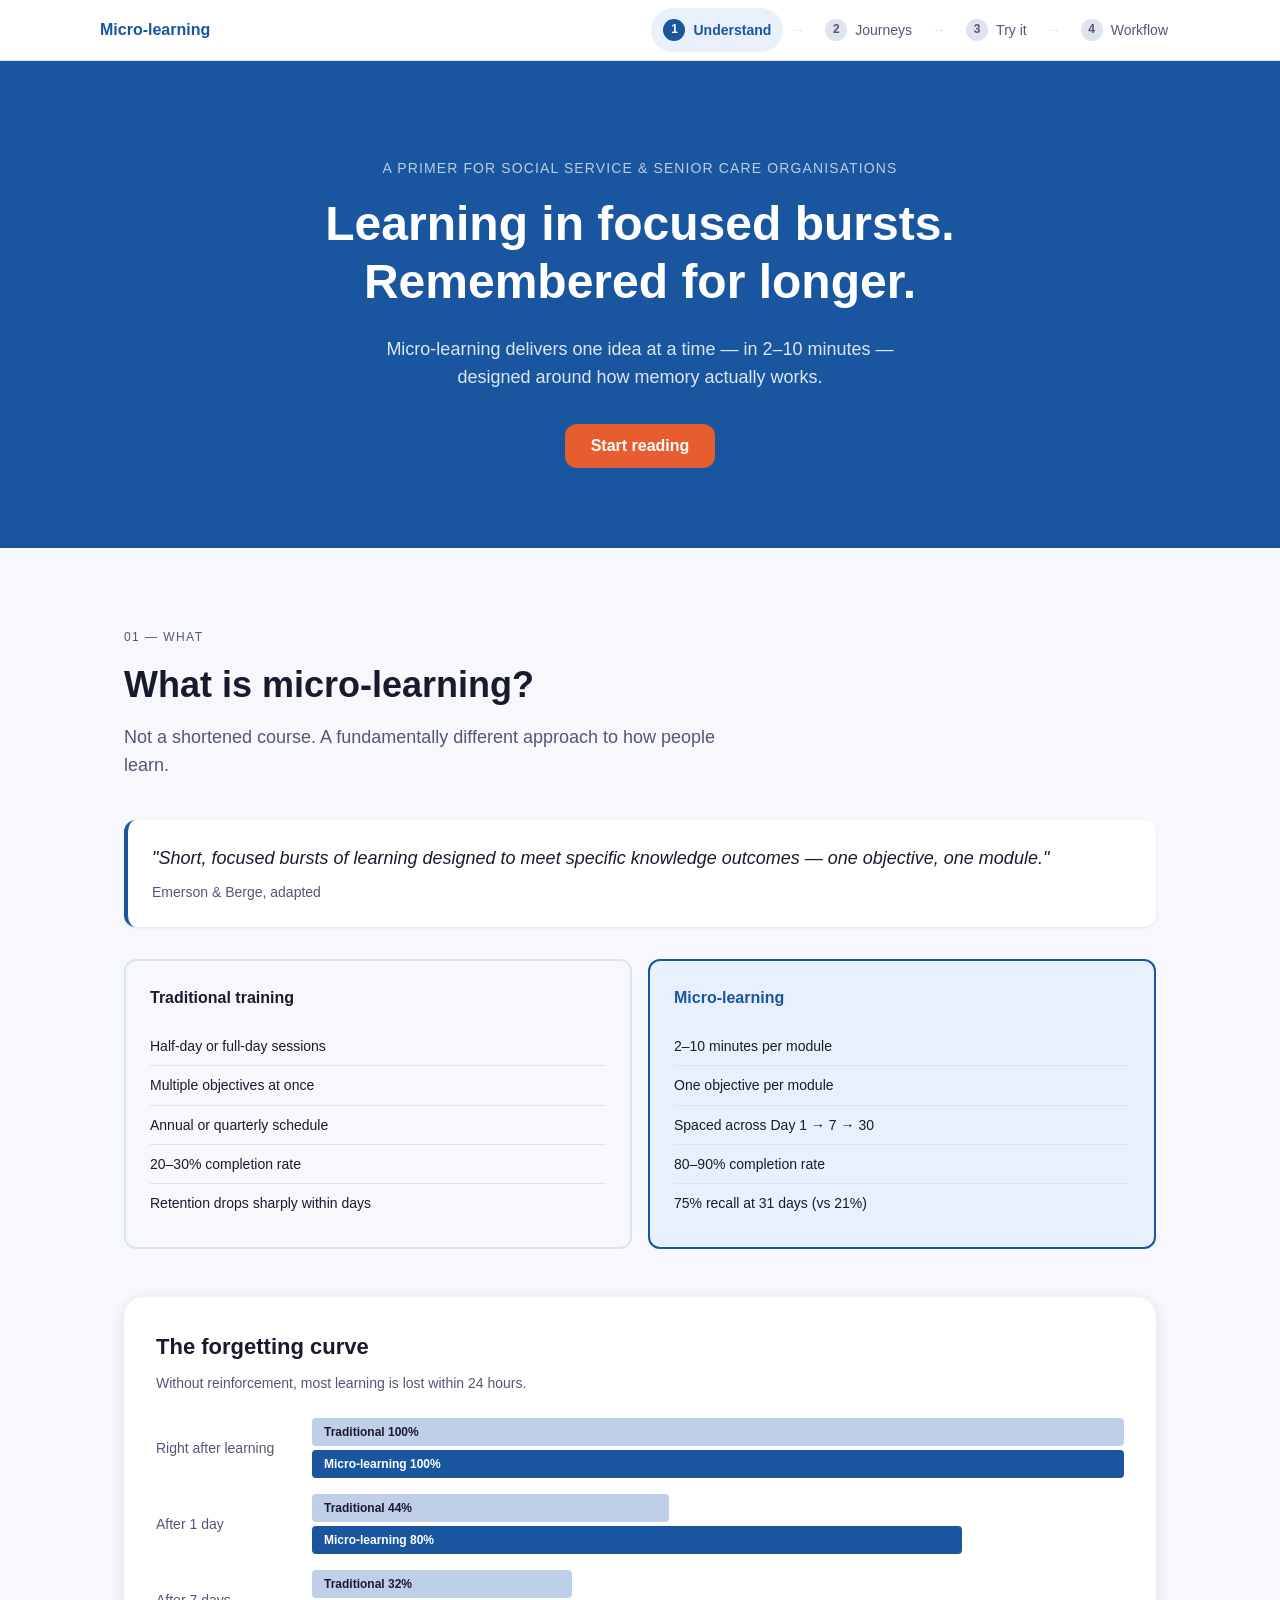
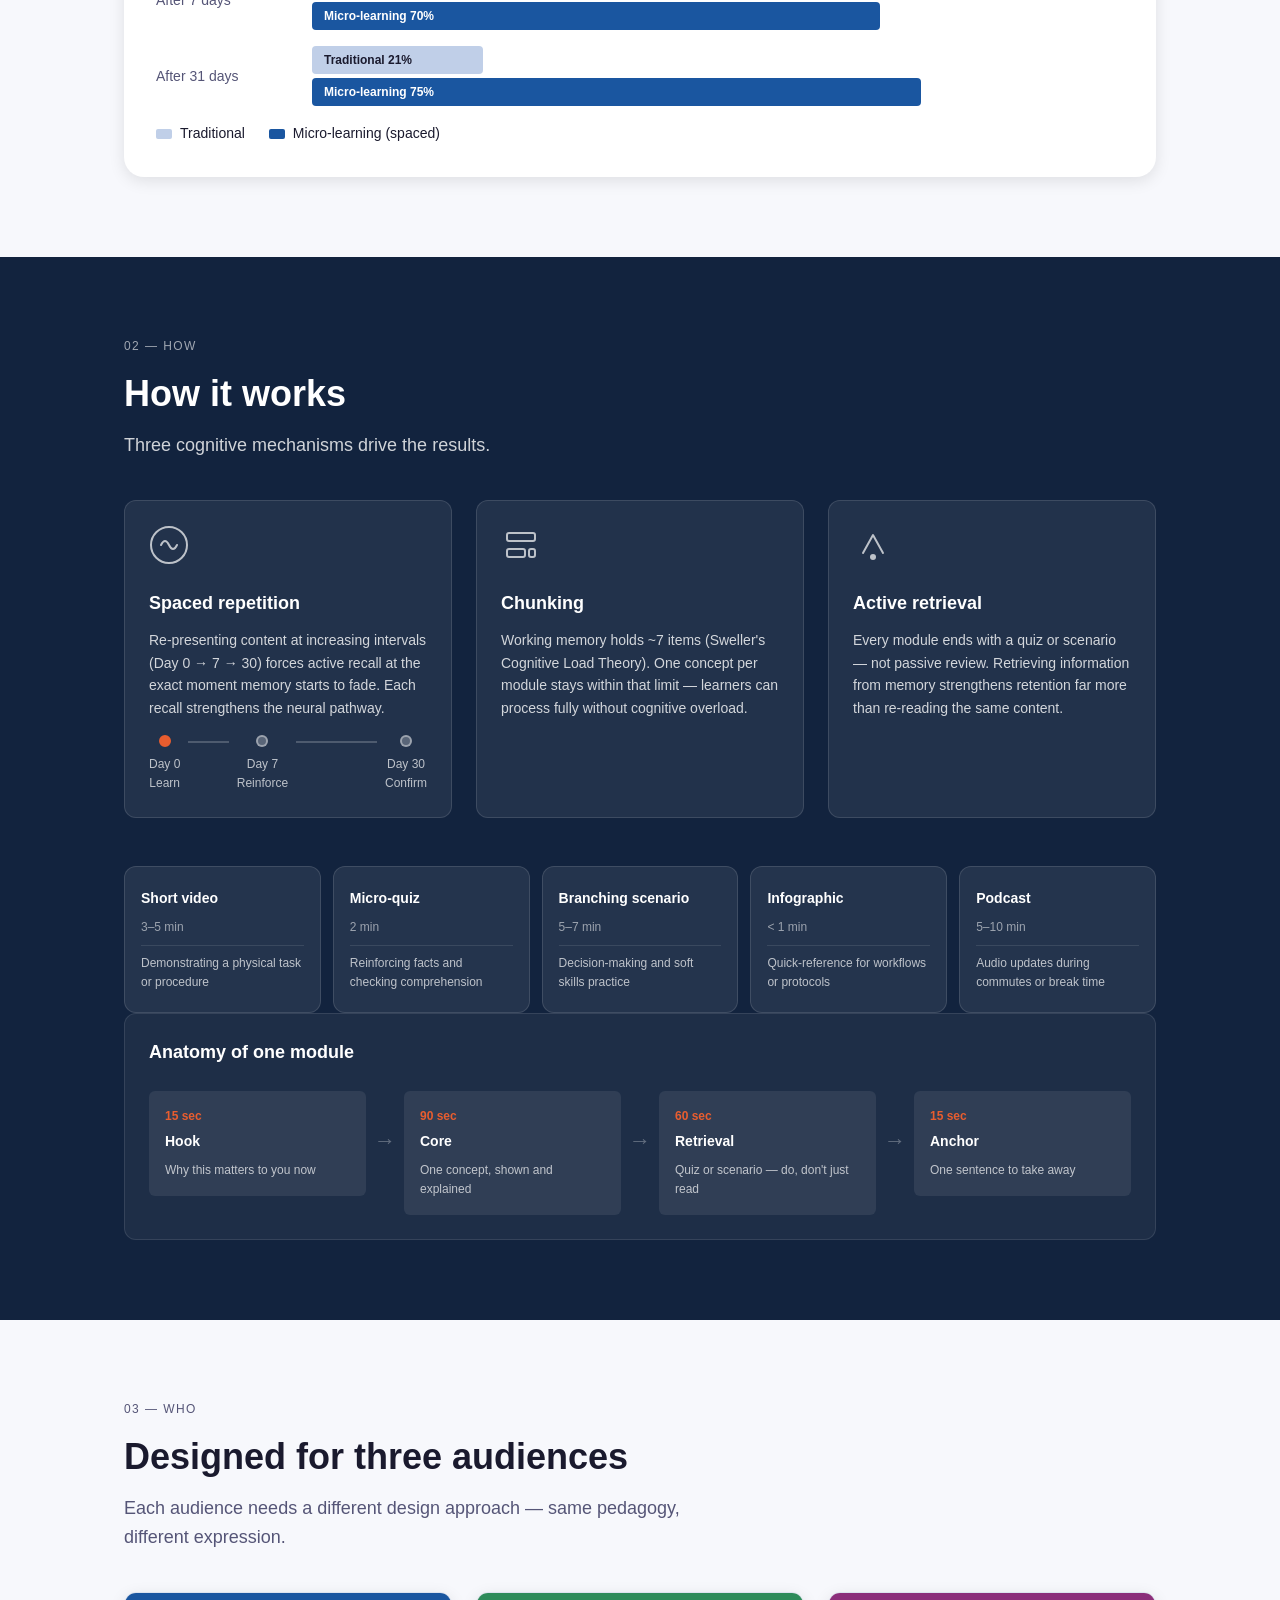
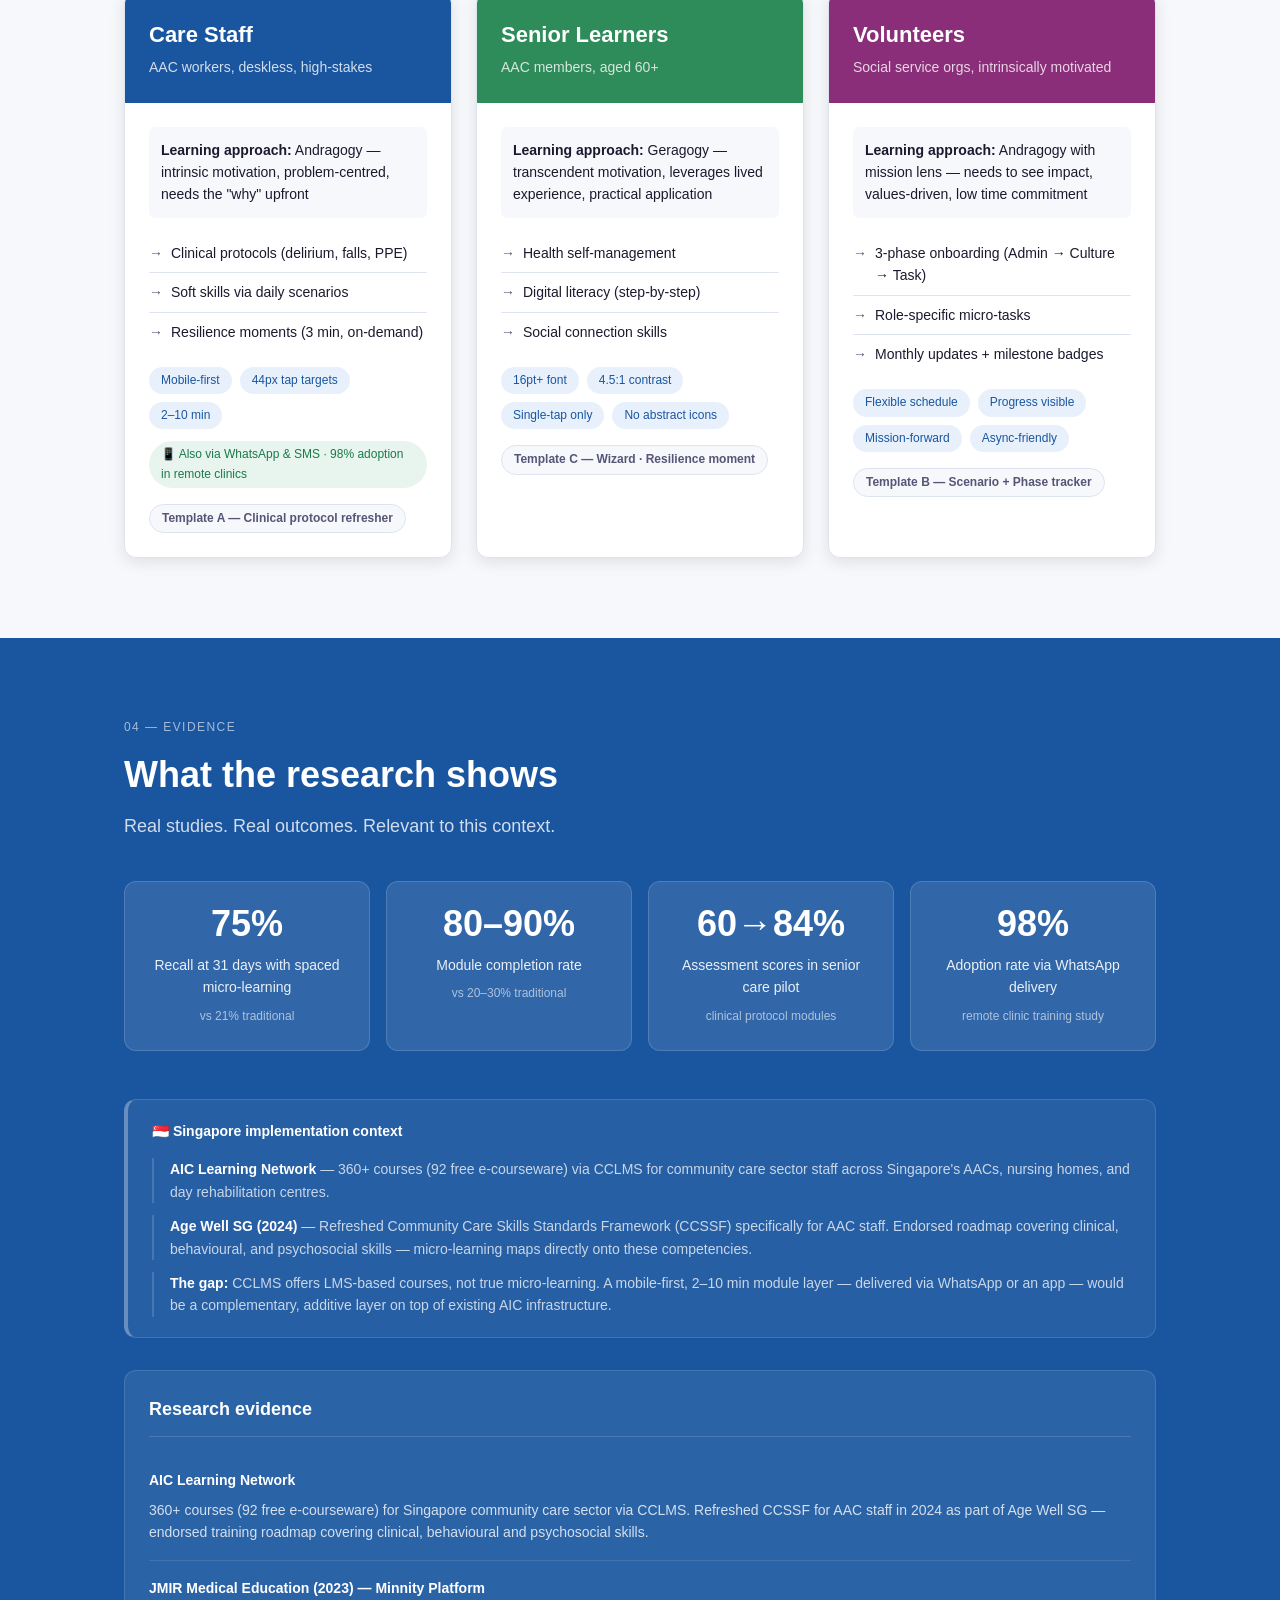
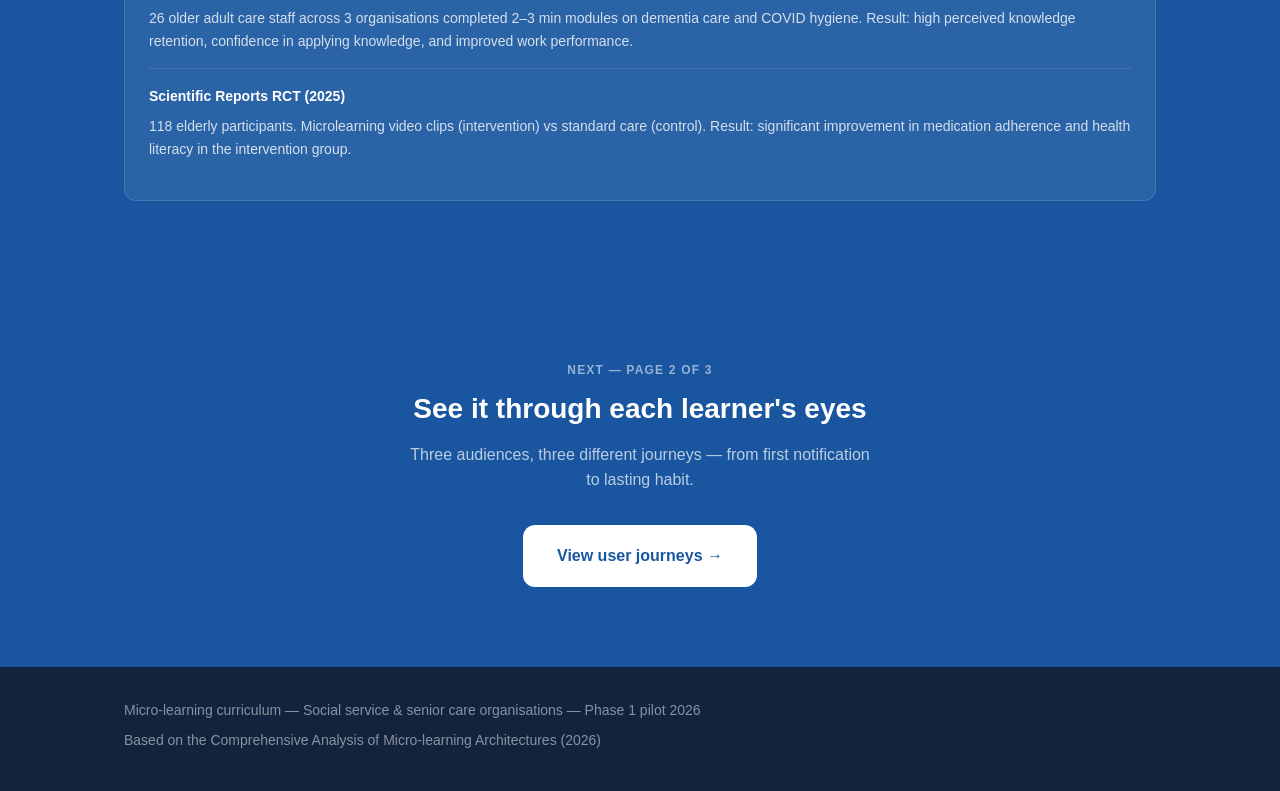
==== commit cfb16cb2: "Add workflow diagram page to explainer (page 4) - New workflow.html: end-to-end swimlane diagram sho" ====
--- a/explainer/index.html
+++ b/explainer/index.html
@@ -33,6 +33,13 @@
             <span class="page-nav__label">Try it</span>
           </a>
         </li>
+        <li class="page-nav__sep" aria-hidden="true">→</li>
+        <li class="page-nav__step">
+          <a href="workflow.html" class="page-nav__link">
+            <span class="page-nav__num">4</span>
+            <span class="page-nav__label">Workflow</span>
+          </a>
+        </li>
       </ol>
     </div>
   </nav>
